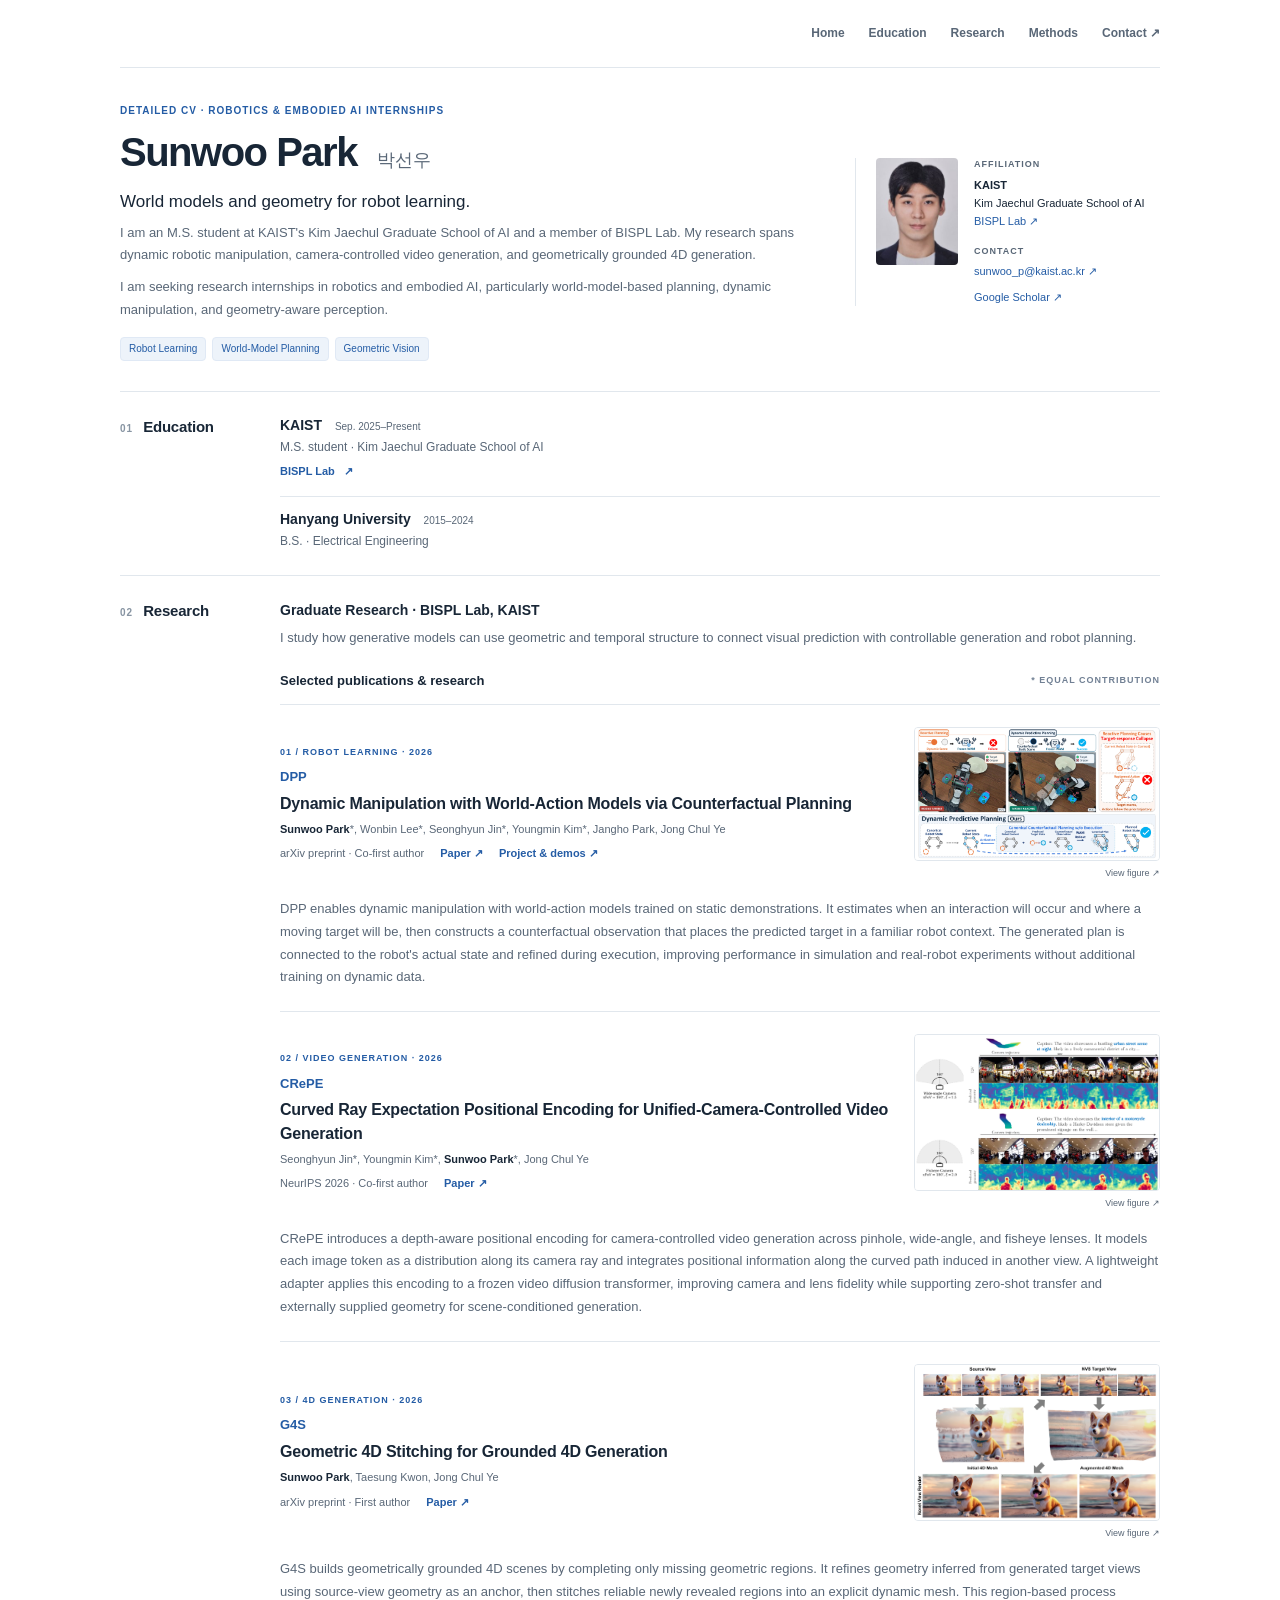
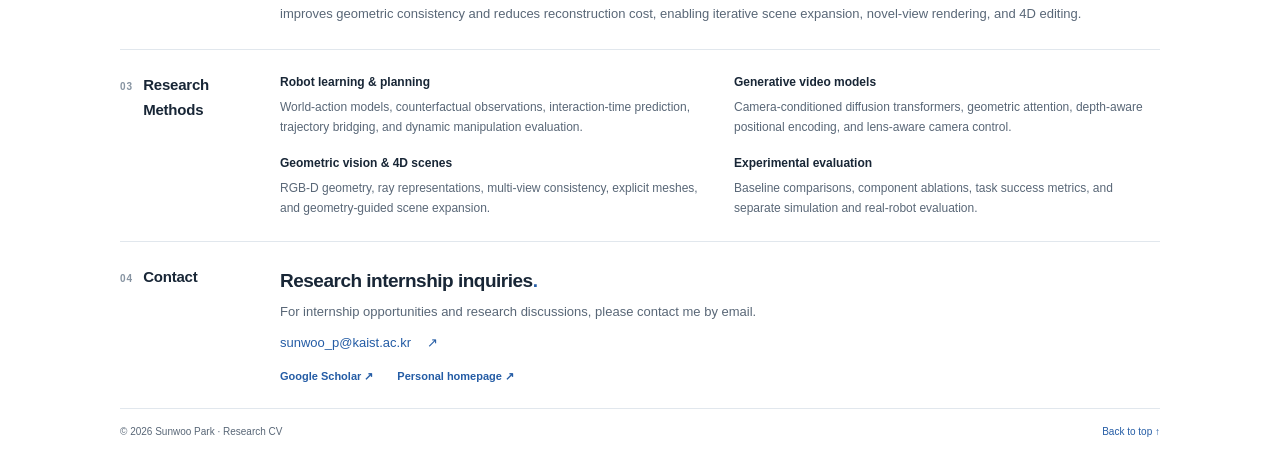
==== internship.html @ 351667f5 "Summarize research descriptions as concise abstracts" ====
<!doctype html>
<html lang="en">
<head>
  <meta charset="utf-8">
  <meta name="viewport" content="width=device-width, initial-scale=1">
  <meta name="description" content="Sunwoo Park's detailed research CV for robotics and embodied AI internships. KAIST M.S. student researching world-model-based planning, dynamic manipulation, and geometric vision.">
  <meta name="theme-color" content="#ffffff">
  <title>Sunwoo Park | Robotics &amp; Embodied AI Internship CV</title>
  <link rel="stylesheet" href="style.css">
  <link rel="stylesheet" href="internship.css">
</head>
<body class="internship">
  <a class="skip" href="#main">Skip to content</a>
  <div class="page">
    <header class="header">
      <nav aria-label="CV navigation">
        <a href="index.html">Home</a>
        <a href="#education">Education</a>
        <a href="#research">Research</a>
        <a href="#methods">Methods</a>
        <a href="#contact">Contact <span aria-hidden="true">↗</span></a>
      </nav>
    </header>

    <main id="main">
      <section class="profile" id="top" aria-labelledby="name">
        <div class="profile-main">
          <p class="eyebrow">DETAILED CV · ROBOTICS &amp; EMBODIED AI INTERNSHIPS</p>
          <h1 id="name">Sunwoo Park <span class="native-name" lang="ko">박선우</span></h1>
          <p class="intro">World models and geometry for robot learning.</p>
          <p class="body-copy">I am an M.S. student at KAIST's Kim Jaechul Graduate School of AI and a member of BISPL Lab. My research spans dynamic robotic manipulation, camera-controlled video generation, and geometrically grounded 4D generation.</p>
          <p class="body-copy cv-objective">I am seeking research internships in robotics and embodied AI, particularly world-model-based planning, dynamic manipulation, and geometry-aware perception.</p>
          <ul class="interests" aria-label="Research interests">
            <li>Robot Learning</li><li>World-Model Planning</li><li>Geometric Vision</li>
          </ul>
        </div>
        <aside class="profile-aside" aria-label="Portrait, affiliation and contact">
          <a class="portrait-link" href="https://scholar.google.com/citations?user=B1oel0kAAAAJ" aria-label="Sunwoo Park on Google Scholar">
            <img class="portrait" src="assets/sunwoo-park.jpg" alt="Sunwoo Park" width="196" height="256">
          </a>
          <div class="profile-details">
            <p class="detail-label">AFFILIATION</p>
            <p><strong>KAIST</strong><br>Kim Jaechul Graduate School of AI<br><a href="https://bispl-website.github.io/">BISPL Lab ↗</a></p>
            <p class="detail-label">CONTACT</p>
            <a href="mailto:sunwoo_p@kaist.ac.kr">sunwoo_p@kaist.ac.kr ↗</a>
            <a class="scholar-link" href="https://scholar.google.com/citations?user=B1oel0kAAAAJ">Google Scholar ↗</a>
          </div>
        </aside>
      </section>

      <section class="section education" id="education" aria-labelledby="education-title">
        <div class="section-label"><span class="index">01</span><h2 id="education-title">Education</h2></div>
        <div class="section-body">
          <div class="education-entry">
            <h3>KAIST <span class="cv-status">Sep. 2025–Present</span></h3>
            <p>M.S. student · Kim Jaechul Graduate School of AI</p>
            <a class="text-link" href="https://bispl-website.github.io/">BISPL Lab <span aria-hidden="true">↗</span></a>
          </div>
          <div class="education-entry">
            <h3>Hanyang University <span class="cv-status">2015–2024</span></h3>
            <p>B.S. · Electrical Engineering</p>
          </div>
        </div>
      </section>

      <section class="section" id="research" aria-labelledby="research-title">
        <div class="section-label"><span class="index">02</span><h2 id="research-title">Research</h2></div>
        <div class="section-body">
          <div class="cv-lab">
            <h3>Graduate Research · BISPL Lab, KAIST</h3>
            <p class="body-copy">I study how generative models can use geometric and temporal structure to connect visual prediction with controllable generation and robot planning.</p>
          </div>
          <p class="section-caption">Selected publications &amp; research <span>* EQUAL CONTRIBUTION</span></p>

          <article class="cv-project" aria-labelledby="dpp-title">
            <div class="cv-project-overview">
              <div>
                <p class="eyebrow">01 / ROBOT LEARNING · 2026</p>
                <h3 id="dpp-title">DPP</h3>
                <p class="project-subtitle">Dynamic Manipulation with World-Action Models via Counterfactual Planning</p>
                <p class="authors"><strong>Sunwoo Park</strong>*, Wonbin Lee*, Seonghyun Jin*, Youngmin Kim*, Jangho Park, Jong Chul Ye</p>
                <div class="cv-publication"><span>arXiv preprint · Co-first author</span><a class="text-link" href="https://arxiv.org/abs/2609.33172">Paper ↗</a><a class="text-link" href="https://methoder00.github.io/DPP/">Project &amp; demos ↗</a></div>
              </div>
              <a class="cv-figure" href="assets/dpp-figure.jpg" target="_blank" rel="noopener" aria-label="Open DPP main figure (new tab)">
                <img src="assets/dpp-figure.jpg" alt="DPP predicts a future target position, constructs a counterfactual observation, and connects the generated plan to the executing robot." width="3200" height="1734" loading="lazy">
                <span>View figure ↗</span>
              </a>
            </div>
            <p class="cv-summary">DPP enables dynamic manipulation with world-action models trained on static demonstrations. It estimates when an interaction will occur and where a moving target will be, then constructs a counterfactual observation that places the predicted target in a familiar robot context. The generated plan is connected to the robot's actual state and refined during execution, improving performance in simulation and real-robot experiments without additional training on dynamic data.</p>
          </article>

          <article class="cv-project" aria-labelledby="crepe-title">
            <div class="cv-project-overview">
              <div>
                <p class="eyebrow">02 / VIDEO GENERATION · 2026</p>
                <h3 id="crepe-title">CRePE</h3>
                <p class="project-subtitle">Curved Ray Expectation Positional Encoding for Unified-Camera-Controlled Video Generation</p>
                <p class="authors">Seonghyun Jin*, Youngmin Kim*, <strong>Sunwoo Park</strong>*, Jong Chul Ye</p>
                <div class="cv-publication"><span>NeurIPS 2026 · Co-first author</span><a class="text-link" href="https://arxiv.org/abs/2605.12938">Paper ↗</a></div>
              </div>
              <a class="cv-figure" href="assets/crepe-figure.png" target="_blank" rel="noopener" aria-label="Open CRePE main figure (new tab)">
                <img src="assets/crepe-figure.png" alt="CRePE generates videos following wide-angle and fisheye camera trajectories with internally predicted geometry." width="1279" height="809" loading="lazy">
                <span>View figure ↗</span>
              </a>
            </div>
            <p class="cv-summary">CRePE introduces a depth-aware positional encoding for camera-controlled video generation across pinhole, wide-angle, and fisheye lenses. It models each image token as a distribution along its camera ray and integrates positional information along the curved path induced in another view. A lightweight adapter applies this encoding to a frozen video diffusion transformer, improving camera and lens fidelity while supporting zero-shot transfer and externally supplied geometry for scene-conditioned generation.</p>
          </article>

          <article class="cv-project" aria-labelledby="g4s-title">
            <div class="cv-project-overview">
              <div>
                <p class="eyebrow">03 / 4D GENERATION · 2026</p>
                <h3 id="g4s-title">G4S</h3>
                <p class="project-subtitle">Geometric 4D Stitching for Grounded 4D Generation</p>
                <p class="authors"><strong>Sunwoo Park</strong>, Taesung Kwon, Jong Chul Ye</p>
                <div class="cv-publication"><span>arXiv preprint · First author</span><a class="text-link" href="https://arxiv.org/abs/2605.09984">Paper ↗</a></div>
              </div>
              <a class="cv-figure" href="assets/g4s-figure.jpg" target="_blank" rel="noopener" aria-label="Open G4S main figure (new tab)">
                <img src="assets/g4s-figure.jpg" alt="G4S stitches newly revealed geometry into an explicit 4D mesh for scene expansion and novel-view rendering." width="4656" height="2962" loading="lazy">
                <span>View figure ↗</span>
              </a>
            </div>
            <p class="cv-summary">G4S builds geometrically grounded 4D scenes by completing only missing geometric regions. It refines geometry inferred from generated target views using source-view geometry as an anchor, then stitches reliable newly revealed regions into an explicit dynamic mesh. This region-based process improves geometric consistency and reduces reconstruction cost, enabling iterative scene expansion, novel-view rendering, and 4D editing.</p>
          </article>
        </div>
      </section>

      <section class="section" id="methods" aria-labelledby="methods-title">
        <div class="section-label"><span class="index">03</span><h2 id="methods-title">Research Methods</h2></div>
        <div class="section-body">
          <dl class="cv-methods">
            <div><dt>Robot learning &amp; planning</dt><dd>World-action models, counterfactual observations, interaction-time prediction, trajectory bridging, and dynamic manipulation evaluation.</dd></div>
            <div><dt>Generative video models</dt><dd>Camera-conditioned diffusion transformers, geometric attention, depth-aware positional encoding, and lens-aware camera control.</dd></div>
            <div><dt>Geometric vision &amp; 4D scenes</dt><dd>RGB-D geometry, ray representations, multi-view consistency, explicit meshes, and geometry-guided scene expansion.</dd></div>
            <div><dt>Experimental evaluation</dt><dd>Baseline comparisons, component ablations, task success metrics, and separate simulation and real-robot evaluation.</dd></div>
          </dl>
        </div>
      </section>

      <section class="section contact" id="contact" aria-labelledby="contact-title">
        <div class="section-label"><span class="index">04</span><h2 id="contact-title">Contact</h2></div>
        <div class="section-body">
          <p class="contact-heading">Research internship inquiries<span class="dot">.</span></p>
          <p class="body-copy">For internship opportunities and research discussions, please contact me by email.</p>
          <a class="email" href="mailto:sunwoo_p@kaist.ac.kr">sunwoo_p@kaist.ac.kr <span aria-hidden="true">↗</span></a>
          <div class="cv-contact-links"><a class="text-link" href="https://scholar.google.com/citations?user=B1oel0kAAAAJ">Google Scholar ↗</a><a class="text-link" href="index.html">Personal homepage ↗</a></div>
        </div>
      </section>
    </main>
    <footer><span>© 2026 Sunwoo Park · Research CV</span><a href="#top">Back to top <span aria-hidden="true">↑</span></a></footer>
  </div>
</body>
</html>
---- style.css ----
:root{--ink:#182636;--muted:#596777;--accent:#245ca5;--line:#e1e7ed;--sans:Arial,"Noto Sans KR",sans-serif}
*{box-sizing:border-box}
html{scroll-behavior:smooth;scroll-padding-top:24px}
body{margin:0;background:#fff;color:var(--ink);font:14px/1.65 var(--sans);-webkit-font-smoothing:antialiased}
a{color:var(--accent);text-decoration:none}
a:hover{text-decoration:underline}
a:focus-visible{outline:2px solid var(--accent);outline-offset:4px}
.page{width:min(1040px,calc(100% - 64px));margin:auto}
.skip{position:fixed;top:-80px;left:20px;background:var(--ink);color:white;padding:8px 14px;z-index:10}.skip:focus{top:12px}
.header{height:68px;display:flex;align-items:center;justify-content:flex-end;border-bottom:1px solid var(--line)}
.dot{color:var(--accent)}
nav{display:flex;gap:26px;font-size:12px;font-weight:600}nav a{padding:10px 0;color:var(--muted)}
.profile{display:grid;grid-template-columns:minmax(0,1fr) 305px;gap:30px;padding:35px 0 30px;align-items:center}
.eyebrow,.detail-label,.index,.project-number,.project-category,.section-caption span{font:10px/1.5 var(--sans);letter-spacing:1px;font-weight:600}
.eyebrow{color:var(--accent);margin:0 0 10px}
h1{font-size:40px;letter-spacing:-1.5px;line-height:1.2;margin:0 0 13px;font-weight:700}
.native-name{font-size:18px;color:var(--muted);font-weight:400;letter-spacing:0;margin-left:10px;white-space:nowrap}
.intro{font-size:17px;margin:0 0 7px;line-height:1.5}
.body-copy{color:var(--muted);margin:0;line-height:1.75;font-size:13px}
.interests{display:flex;flex-wrap:wrap;gap:6px;list-style:none;padding:0;margin:15px 0 0}
.interests li{font-size:10px;color:var(--accent);background:#edf3fa;border:1px solid #e0e9f5;border-radius:4px;padding:3px 8px}
.profile-aside{display:flex;align-items:flex-start;gap:16px;border-left:1px solid var(--line);padding-left:20px}.portrait-link{flex:0 0 82px}.portrait{display:block;width:82px;height:auto;border-radius:4px}.profile-details{min-width:0;font-size:11px}.scholar-link{display:block;margin-top:8px}.profile-details p{margin:5px 0 14px}.profile-details .detail-label{color:var(--muted);font-size:9px;margin:0 0 4px}.profile-details a{overflow-wrap:anywhere}
.section{display:grid;grid-template-columns:135px minmax(0,1fr);gap:25px;border-top:1px solid var(--line);padding:23px 0}
.section-label{display:flex;align-items:baseline;gap:10px}.index{font-size:10px;color:#8794a2}
h2{font-size:15px;letter-spacing:-.2px;font-weight:600;margin:0}
.education-entry + .education-entry{margin-top:14px;padding-top:12px;border-top:1px solid var(--line)}
.education-entry h3{font-size:14px;line-height:1.5;margin:0 0 2px;font-weight:600}
.education-entry p{font-size:12px;color:var(--muted);margin:0}
.education-entry .text-link{margin-top:4px}
.section-caption{display:flex;justify-content:space-between;align-items:center;font-size:13px;font-weight:600;margin:0 0 13px}.section-caption span{color:#718094;font-size:9px}
.project{display:grid;grid-template-columns:50px minmax(0,1fr) 29%;column-gap:16px;border-top:1px solid var(--line);padding:17px 0}
.project-top{grid-column:1;grid-row:1 / span 5;display:flex;flex-direction:column;gap:9px;padding-top:3px}.project-number{color:#8694a4;font-size:10px}.project-category{font-size:8px;line-height:1.6;letter-spacing:.5px;color:var(--muted)}
.project h3{grid-column:2;font-size:12px;letter-spacing:.3px;line-height:1.4;color:var(--accent);font-weight:700;margin:0 0 4px}
.project-subtitle{grid-column:2;font-size:15px;line-height:1.45;font-weight:600;letter-spacing:-.2px;margin:0 0 6px}
.authors{grid-column:2;font-size:11px;line-height:1.6;color:var(--muted);margin:0 0 6px}.authors strong{color:var(--ink);font-weight:600}
.project-description{grid-column:2;font-size:12px;line-height:1.6;color:var(--muted);margin:0}
.project-footer{grid-column:2;display:flex;flex-wrap:wrap;align-items:center;gap:15px;margin-top:9px;font-size:10px}.contribution{color:var(--muted)}
.text-link{display:inline-flex;align-items:center;gap:9px;font-size:11px;font-weight:600}
.featured{border:1px solid #dbe5f1;background:#f6f9fd;border-radius:5px;padding:17px 15px;margin:0 0 4px;grid-template-columns:35px minmax(0,1fr) 29%}
.project-figure{grid-column:3;grid-row:1 / span 6;align-self:center;display:block;min-width:0;color:var(--muted)}
.project-figure img{display:block;width:100%;height:auto;border:1px solid var(--line);border-radius:4px;background:white}
.project-figure span{display:block;margin-top:5px;font-size:9px;text-align:right}
.project-figure:hover img{border-color:var(--accent)}
.publication:last-child{padding-bottom:0}
.contact-heading{font-size:19px;letter-spacing:-.5px;margin:0 0 4px;font-weight:600}
.email{display:inline-flex;align-items:center;gap:16px;font-size:13px;margin-top:9px}
footer{display:flex;justify-content:space-between;border-top:1px solid var(--line);font-size:10px;color:var(--muted);padding:15px 0 22px}
@media(max-width:700px){.page{width:calc(100% - 36px)}.header{height:58px}nav{gap:19px}.profile{grid-template-columns:1fr;gap:18px;padding:25px 0}.profile-aside{border-left:0;border-top:1px solid var(--line);padding:16px 0 0;gap:18px;align-items:center}.profile-details p{margin:3px 0 9px}.profile-details a{font-size:11px}.portrait-link{flex-basis:86px}.portrait{width:86px}.eyebrow{font-size:8px}h1{font-size:33px}.native-name{font-size:16px}.intro{font-size:15px}.section{grid-template-columns:1fr;gap:12px;padding:20px 0}.section-caption{margin-bottom:10px;font-size:12px}.project{grid-template-columns:43px minmax(0,1fr);column-gap:12px}.featured{grid-template-columns:32px minmax(0,1fr);padding:14px 11px}.project-top{grid-column:1 / -1;grid-row:auto;flex-direction:row;justify-content:space-between;margin-bottom:8px;padding:0}.project>h3,.project-subtitle,.authors,.project-description,.project-footer{grid-column:1 / -1}.project-category{font-size:8px;letter-spacing:.3px}.project-subtitle{font-size:14px}.project-description{font-size:11px}.authors{font-size:10px}.contact .body-copy{font-size:12px}.project-figure{grid-column:1 / -1;grid-row:auto;margin-top:14px;width:100%;max-width:380px;justify-self:center}}
@media(prefers-reduced-motion:reduce){html{scroll-behavior:auto}}
@media print{.page{width:100%}.header,footer{display:none}.profile{padding-top:0}.project{break-inside:avoid}.section{padding:16px 0}a{color:var(--ink)}}
---- internship.css ----
.internship .header{height:auto;min-height:68px;padding:8px 0}
.internship nav{flex-wrap:wrap;justify-content:flex-end;column-gap:24px;row-gap:0}
.cv-objective{margin-top:9px}
.cv-status{font-size:10px;font-weight:400;color:var(--muted);margin-left:9px}
.cv-lab{margin-bottom:20px}
.cv-lab h3{font-size:14px;margin:0 0 5px;font-weight:600}
.internship .section-caption{flex-wrap:wrap;gap:6px}
.cv-project{border-top:1px solid var(--line);padding:22px 0}
.cv-project:last-child{padding-bottom:0}
.cv-project-overview{display:grid;grid-template-columns:minmax(0,1fr) 28%;gap:24px;align-items:center}
.cv-project .eyebrow{font-size:9px;margin-bottom:7px}
.cv-project h3{font-size:13px;color:var(--accent);margin:0 0 4px}
.cv-project .project-subtitle{font-size:16px;line-height:1.45}
.cv-publication{display:flex;flex-wrap:wrap;align-items:center;gap:6px 16px;font-size:11px;color:var(--muted)}
.cv-figure{display:block;color:var(--muted)}
.cv-figure img{display:block;width:100%;height:auto;border:1px solid var(--line);border-radius:4px}
.cv-figure span{display:block;text-align:right;font-size:9px;margin-top:5px}
.cv-figure:hover img{border-color:var(--accent)}
.cv-summary{font-size:13px;color:var(--muted);line-height:1.75;margin:17px 0 0}
.cv-methods{margin:0;display:grid;grid-template-columns:1fr 1fr;gap:16px 28px}
.cv-methods dt{font-size:12px;font-weight:600;margin-bottom:4px}
.cv-methods dd{font-size:12px;color:var(--muted);line-height:1.7;margin:0}
.cv-contact-links{display:flex;flex-wrap:wrap;gap:10px 24px;margin-top:12px}
@media(max-width:700px){.internship .header{min-height:58px}.internship nav{column-gap:17px;font-size:11px}.cv-project-overview{grid-template-columns:1fr;gap:12px}.cv-project .project-subtitle{font-size:15px}.cv-figure{max-width:350px;justify-self:center}.cv-summary{font-size:12px;margin-top:14px}.cv-methods{grid-template-columns:1fr;gap:13px}}
@media print{.internship .page{width:100%}.internship .header,.cv-figure{display:none}.internship .profile{grid-template-columns:minmax(0,1fr) 270px;padding:0 0 16px}.internship .section{grid-template-columns:110px minmax(0,1fr);gap:20px;padding:14px 0}.cv-project{break-inside:avoid;padding:14px 0}.cv-project-overview{grid-template-columns:1fr}.cv-project .project-subtitle{font-size:14px}.cv-summary{font-size:12px;margin-top:10px}.cv-methods{grid-template-columns:1fr 1fr}.cv-methods dd{font-size:11px}.cv-contact-links{margin-top:6px}}
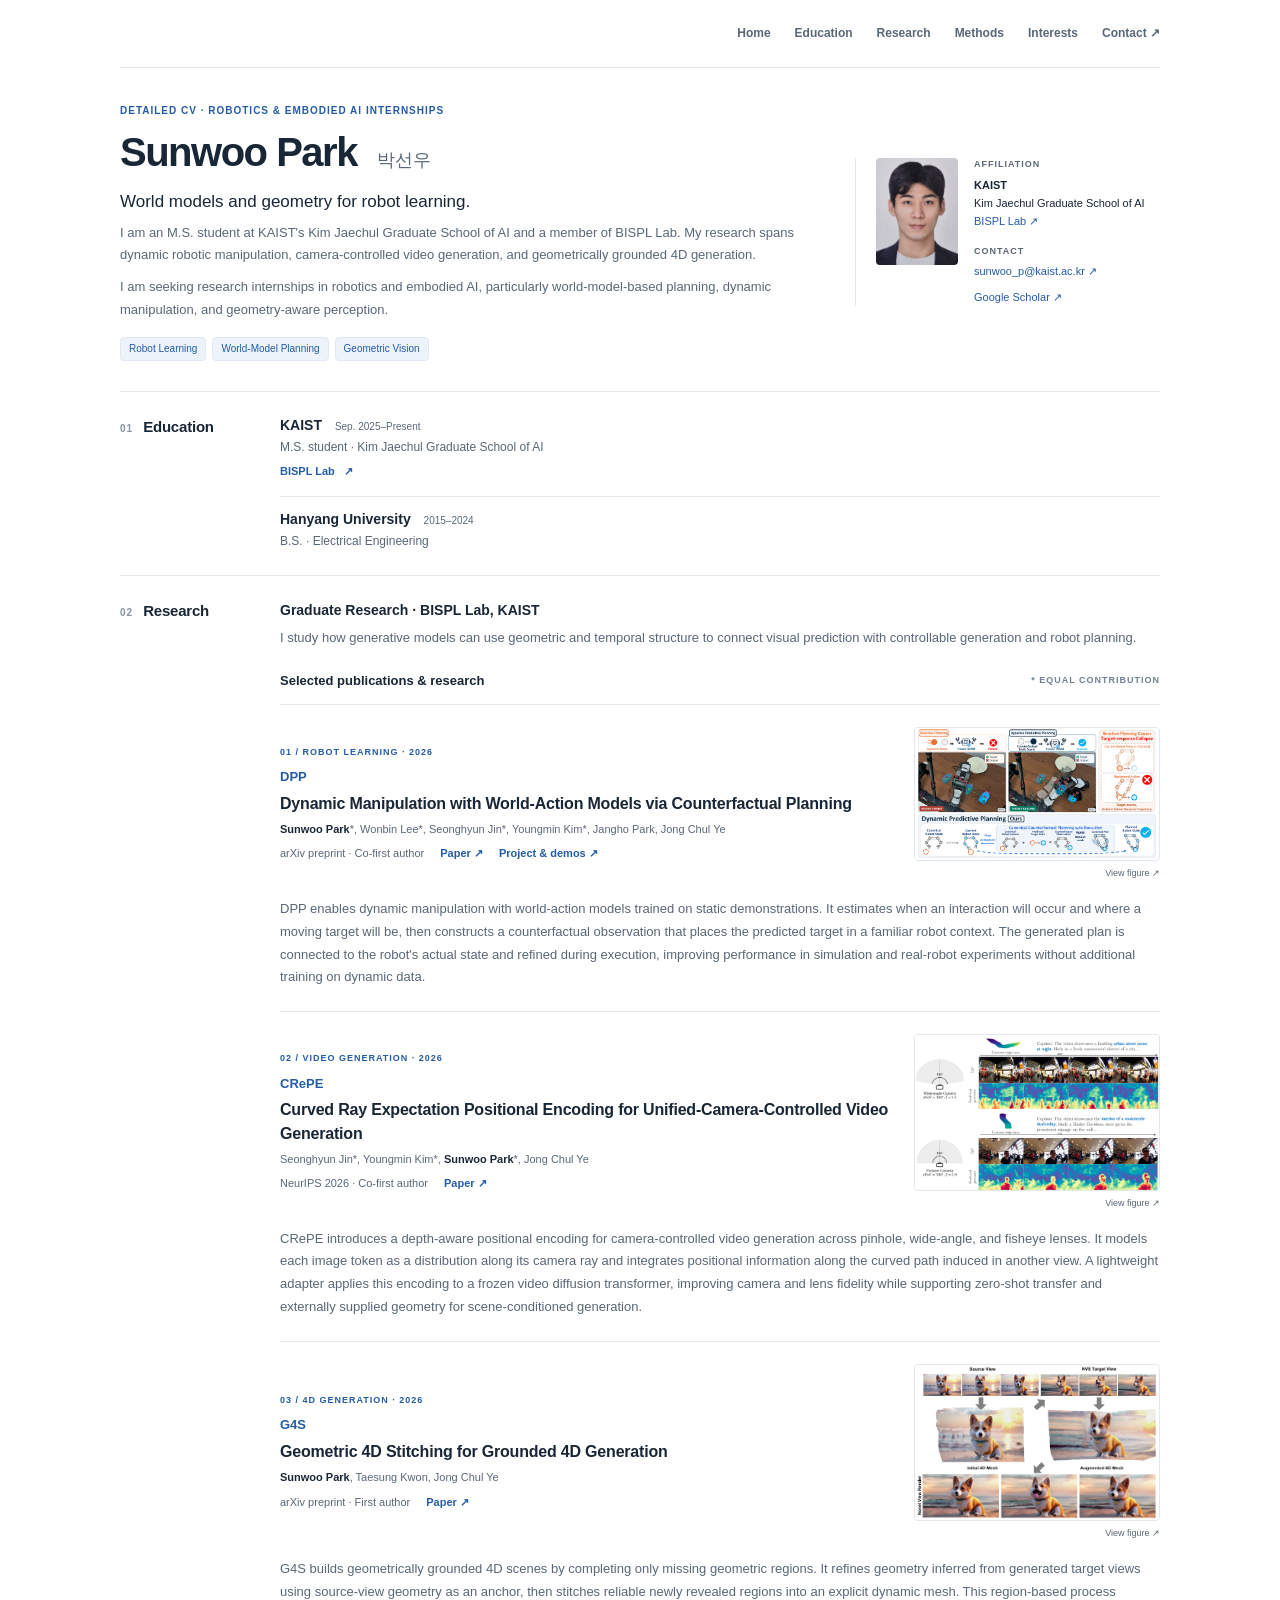
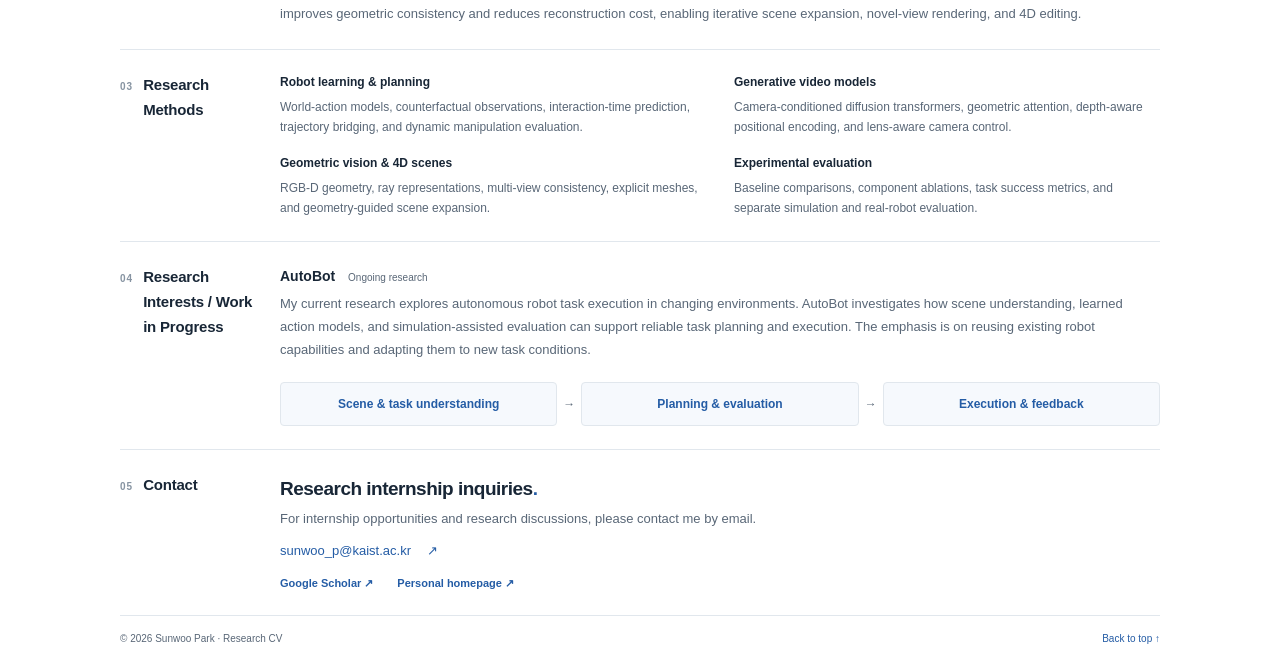
==== commit 41084e34: "Add high-level ongoing AutoBot research section" ====
--- a/internship.html
+++ b/internship.html
@@ -18,6 +18,7 @@
         <a href="#education">Education</a>
         <a href="#research">Research</a>
         <a href="#methods">Methods</a>
+        <a href="#interests">Interests</a>
         <a href="#contact">Contact <span aria-hidden="true">↗</span></a>
       </nav>
     </header>
@@ -137,8 +138,23 @@
         </div>
       </section>
 
+      <section class="section" id="interests" aria-labelledby="interests-title">
+        <div class="section-label"><span class="index">04</span><h2 id="interests-title">Research Interests / Work in Progress</h2></div>
+        <div class="section-body">
+          <div class="cv-lab">
+            <h3>AutoBot <span class="cv-status">Ongoing research</span></h3>
+            <p class="body-copy">My current research explores autonomous robot task execution in changing environments. AutoBot investigates how scene understanding, learned action models, and simulation-assisted evaluation can support reliable task planning and execution. The emphasis is on reusing existing robot capabilities and adapting them to new task conditions.</p>
+          </div>
+          <ol class="cv-scheme" aria-label="High-level research direction">
+            <li>Scene &amp; task understanding</li>
+            <li>Planning &amp; evaluation</li>
+            <li>Execution &amp; feedback</li>
+          </ol>
+        </div>
+      </section>
+
       <section class="section contact" id="contact" aria-labelledby="contact-title">
-        <div class="section-label"><span class="index">04</span><h2 id="contact-title">Contact</h2></div>
+        <div class="section-label"><span class="index">05</span><h2 id="contact-title">Contact</h2></div>
         <div class="section-body">
           <p class="contact-heading">Research internship inquiries<span class="dot">.</span></p>
           <p class="body-copy">For internship opportunities and research discussions, please contact me by email.</p>
--- a/internship.css
+++ b/internship.css
@@ -20,6 +20,9 @@
 .cv-methods{margin:0;display:grid;grid-template-columns:1fr 1fr;gap:16px 28px}
 .cv-methods dt{font-size:12px;font-weight:600;margin-bottom:4px}
 .cv-methods dd{font-size:12px;color:var(--muted);line-height:1.7;margin:0}
+.cv-scheme{display:grid;grid-template-columns:repeat(3,minmax(0,1fr));gap:24px;list-style:none;padding:0;margin:16px 0 0;font-size:12px}
+.cv-scheme li{position:relative;border:1px solid var(--line);border-radius:4px;padding:12px;text-align:center;color:var(--accent);background:#f6f9fd;font-weight:600;line-height:1.5}
+.cv-scheme li:not(:last-child)::after{content:"→";position:absolute;right:-19px;top:50%;transform:translateY(-50%);color:var(--muted)}
 .cv-contact-links{display:flex;flex-wrap:wrap;gap:10px 24px;margin-top:12px}
-@media(max-width:700px){.internship .header{min-height:58px}.internship nav{column-gap:17px;font-size:11px}.cv-project-overview{grid-template-columns:1fr;gap:12px}.cv-project .project-subtitle{font-size:15px}.cv-figure{max-width:350px;justify-self:center}.cv-summary{font-size:12px;margin-top:14px}.cv-methods{grid-template-columns:1fr;gap:13px}}
+@media(max-width:700px){.internship .header{min-height:58px}.internship nav{column-gap:17px;font-size:11px}.cv-project-overview{grid-template-columns:1fr;gap:12px}.cv-project .project-subtitle{font-size:15px}.cv-figure{max-width:350px;justify-self:center}.cv-summary{font-size:12px;margin-top:14px}.cv-methods{grid-template-columns:1fr;gap:13px}.cv-scheme{grid-template-columns:1fr;gap:20px}.cv-scheme li:not(:last-child)::after{content:"↓";right:50%;top:auto;bottom:-19px;transform:translateX(50%)}}
 @media print{.internship .page{width:100%}.internship .header,.cv-figure{display:none}.internship .profile{grid-template-columns:minmax(0,1fr) 270px;padding:0 0 16px}.internship .section{grid-template-columns:110px minmax(0,1fr);gap:20px;padding:14px 0}.cv-project{break-inside:avoid;padding:14px 0}.cv-project-overview{grid-template-columns:1fr}.cv-project .project-subtitle{font-size:14px}.cv-summary{font-size:12px;margin-top:10px}.cv-methods{grid-template-columns:1fr 1fr}.cv-methods dd{font-size:11px}.cv-contact-links{margin-top:6px}}
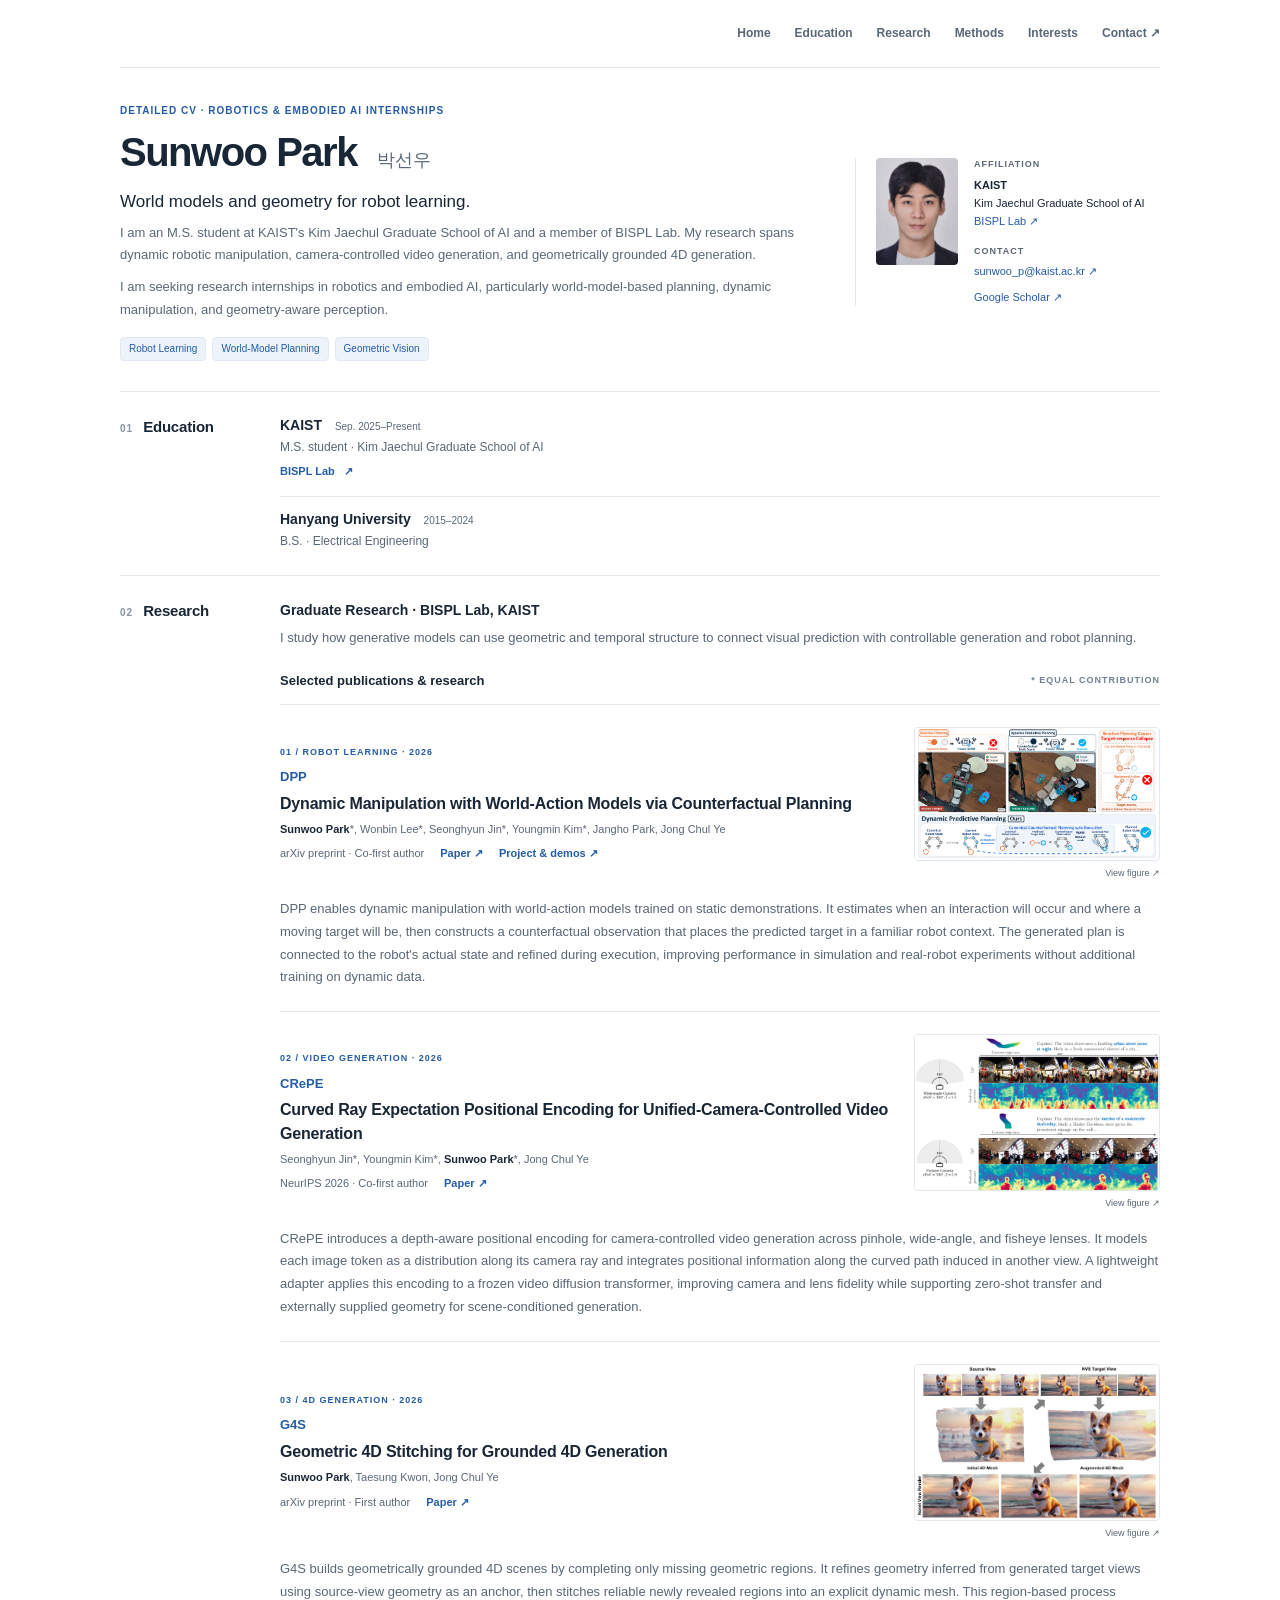
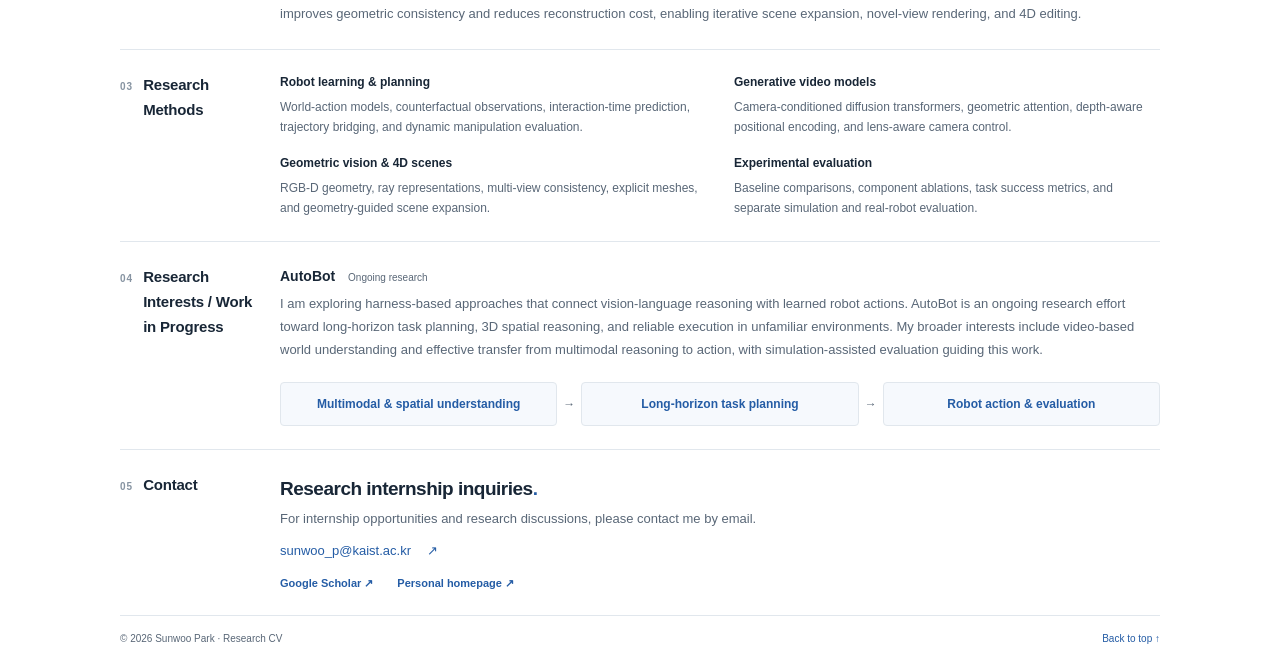
==== commit fa27fff2: "Align ongoing research interests with embodied reasoning" ====
--- a/internship.html
+++ b/internship.html
@@ -143,12 +143,12 @@
         <div class="section-body">
           <div class="cv-lab">
             <h3>AutoBot <span class="cv-status">Ongoing research</span></h3>
-            <p class="body-copy">My current research explores autonomous robot task execution in changing environments. AutoBot investigates how scene understanding, learned action models, and simulation-assisted evaluation can support reliable task planning and execution. The emphasis is on reusing existing robot capabilities and adapting them to new task conditions.</p>
+            <p class="body-copy">I am exploring harness-based approaches that connect vision-language reasoning with learned robot actions. AutoBot is an ongoing research effort toward long-horizon task planning, 3D spatial reasoning, and reliable execution in unfamiliar environments. My broader interests include video-based world understanding and effective transfer from multimodal reasoning to action, with simulation-assisted evaluation guiding this work.</p>
           </div>
           <ol class="cv-scheme" aria-label="High-level research direction">
-            <li>Scene &amp; task understanding</li>
-            <li>Planning &amp; evaluation</li>
-            <li>Execution &amp; feedback</li>
+            <li>Multimodal &amp; spatial understanding</li>
+            <li>Long-horizon task planning</li>
+            <li>Robot action &amp; evaluation</li>
           </ol>
         </div>
       </section>
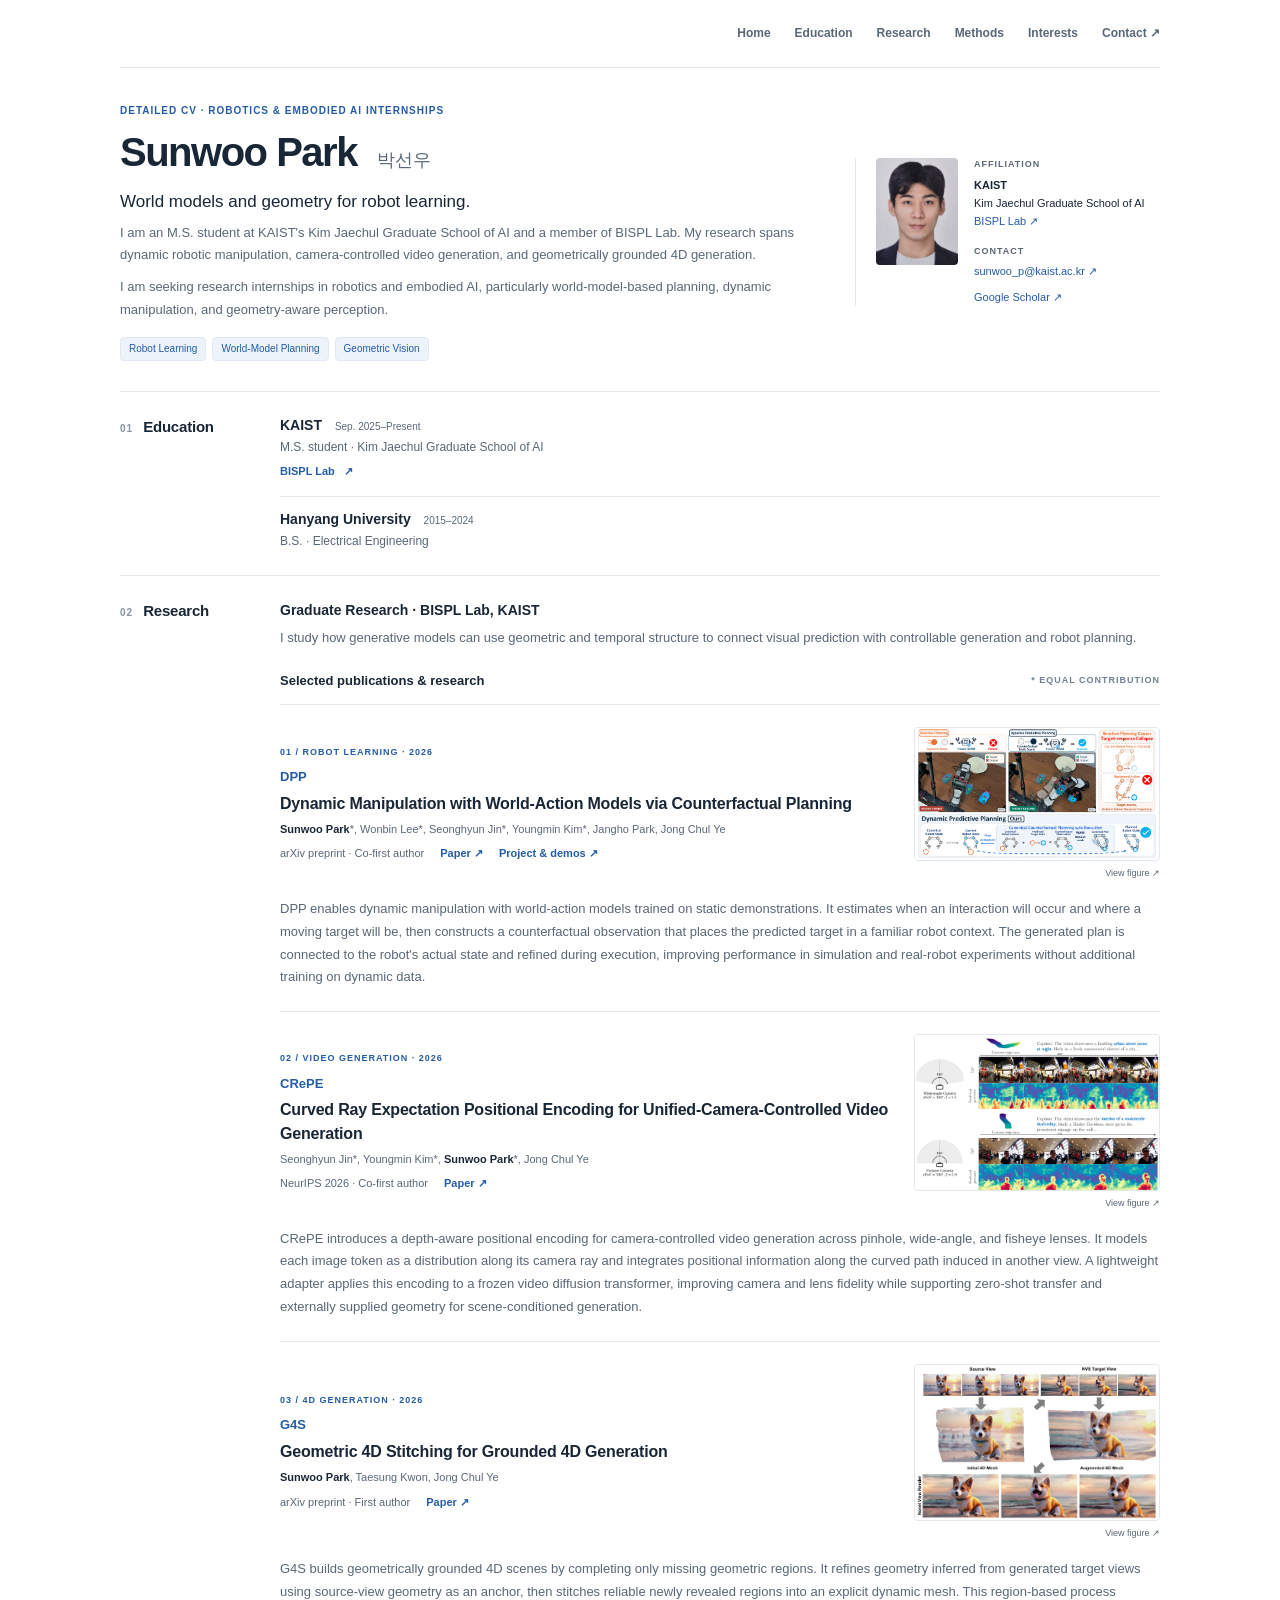
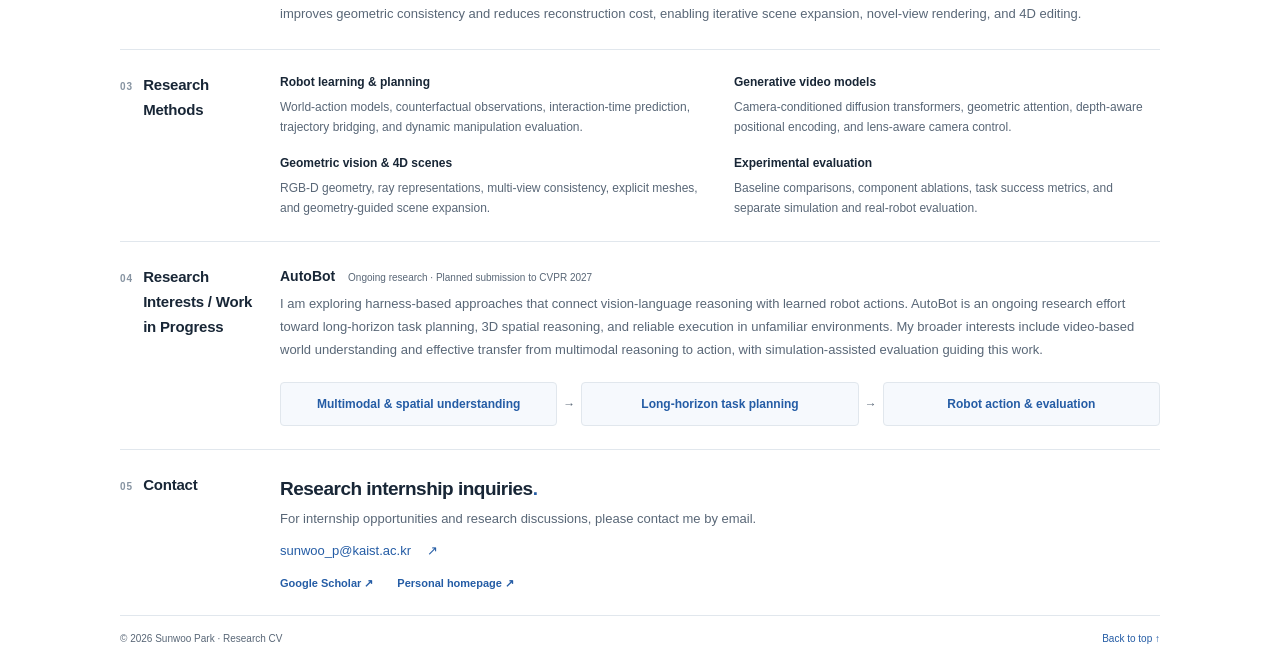
==== commit 80959f82: "Note planned CVPR 2027 submission for ongoing research" ====
--- a/internship.html
+++ b/internship.html
@@ -142,7 +142,7 @@
         <div class="section-label"><span class="index">04</span><h2 id="interests-title">Research Interests / Work in Progress</h2></div>
         <div class="section-body">
           <div class="cv-lab">
-            <h3>AutoBot <span class="cv-status">Ongoing research</span></h3>
+            <h3>AutoBot <span class="cv-status">Ongoing research · Planned submission to CVPR 2027</span></h3>
             <p class="body-copy">I am exploring harness-based approaches that connect vision-language reasoning with learned robot actions. AutoBot is an ongoing research effort toward long-horizon task planning, 3D spatial reasoning, and reliable execution in unfamiliar environments. My broader interests include video-based world understanding and effective transfer from multimodal reasoning to action, with simulation-assisted evaluation guiding this work.</p>
           </div>
           <ol class="cv-scheme" aria-label="High-level research direction">
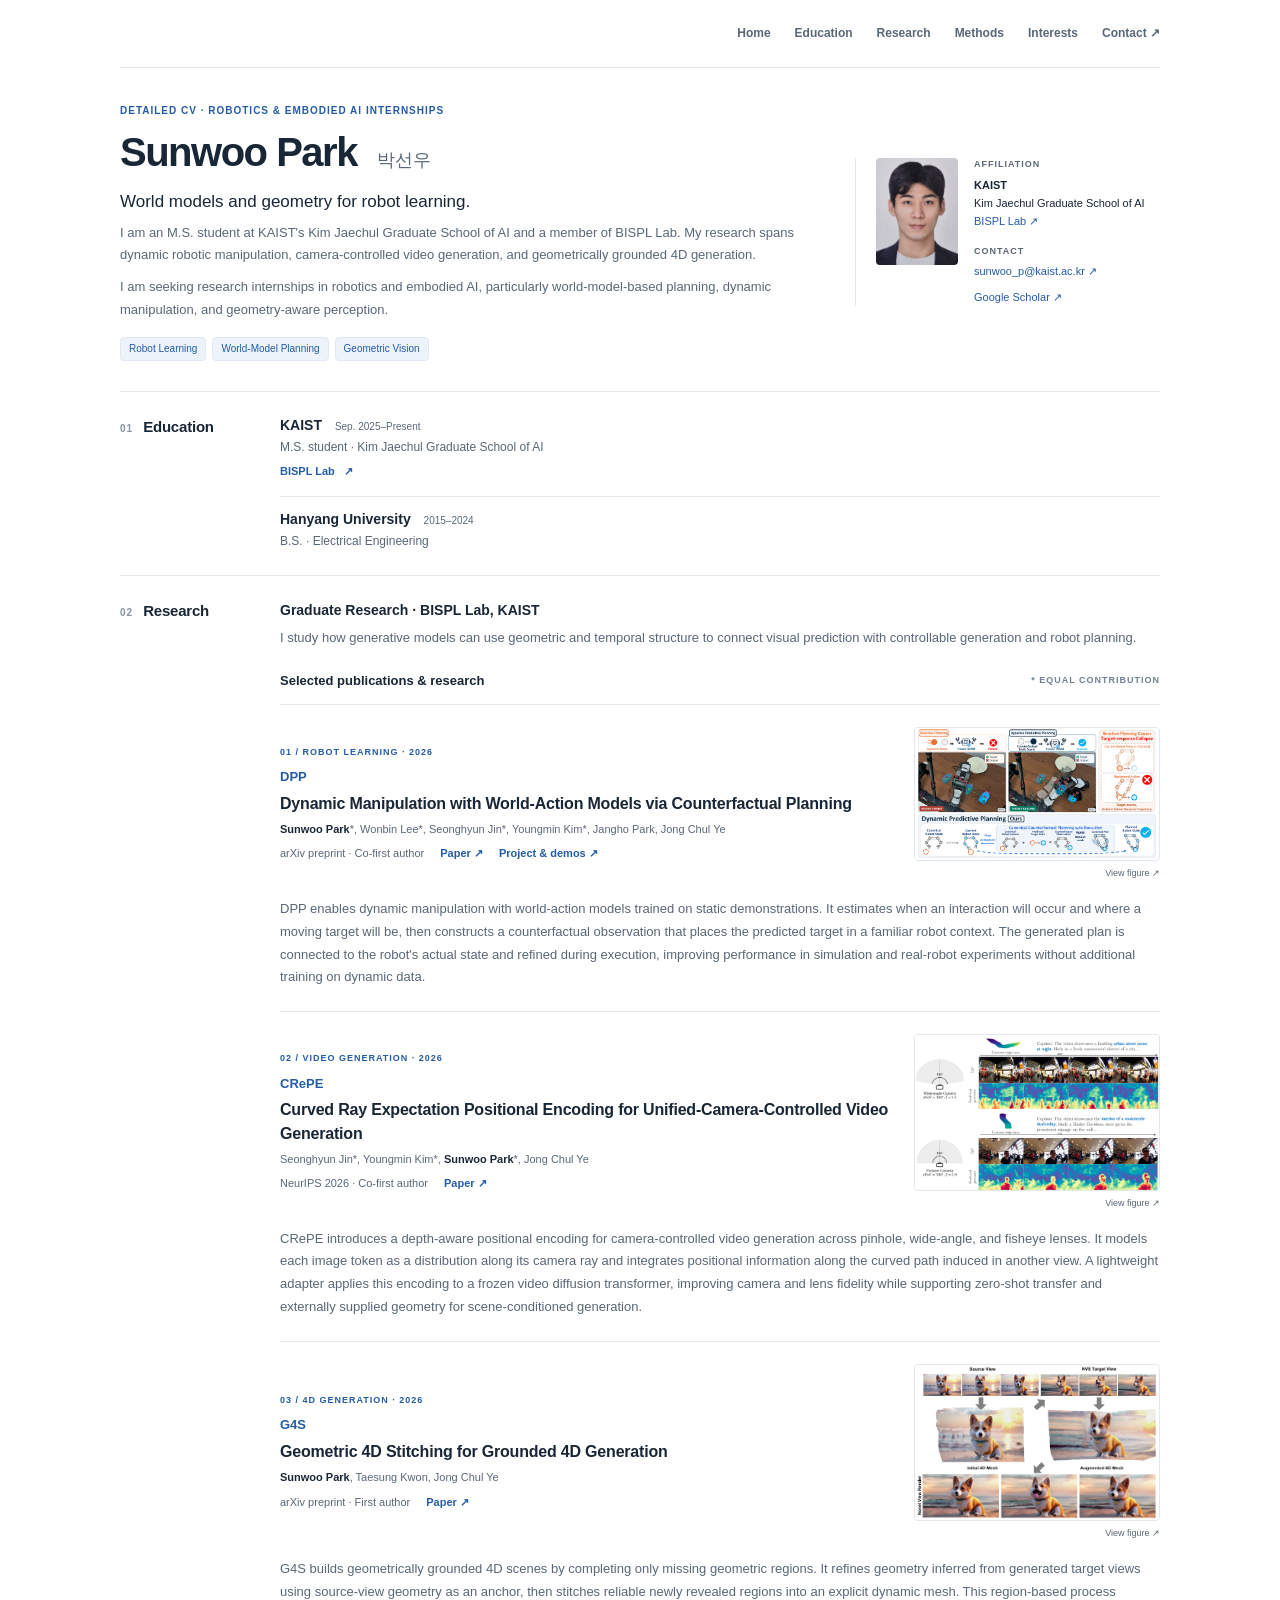
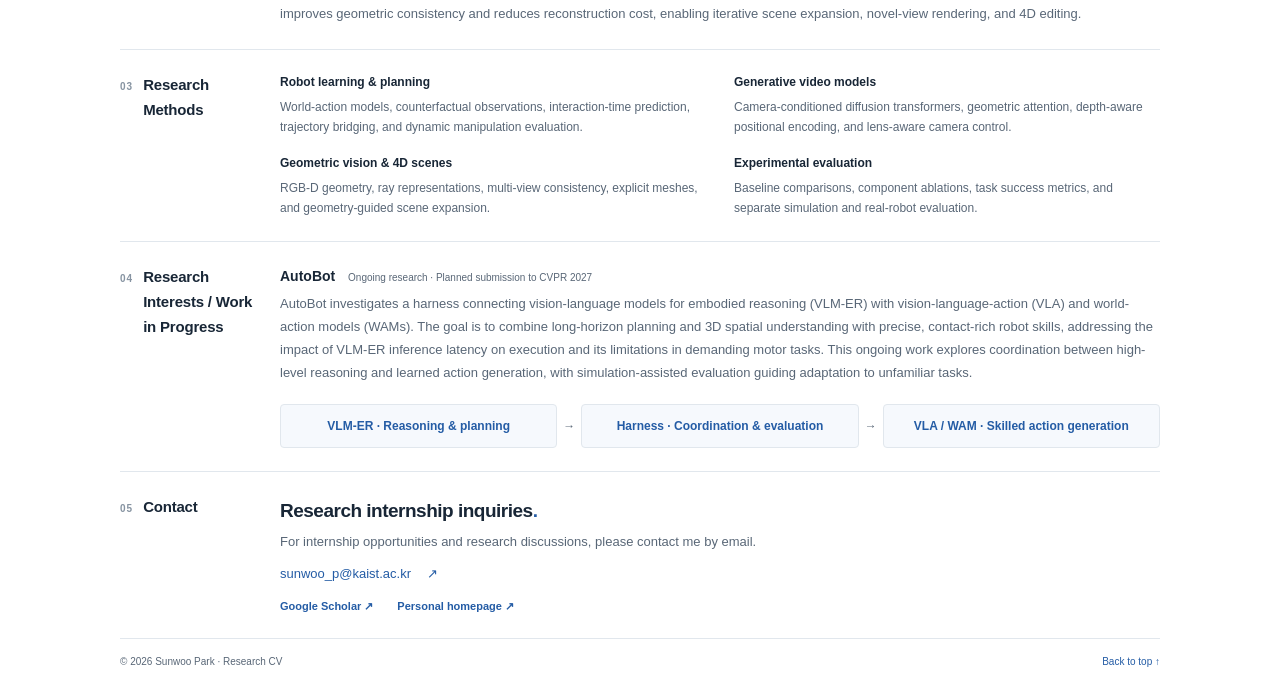
==== commit bdb2504e: "Clarify VLM-ER and VLA/WAM research roles" ====
--- a/internship.html
+++ b/internship.html
@@ -143,12 +143,12 @@
         <div class="section-body">
           <div class="cv-lab">
             <h3>AutoBot <span class="cv-status">Ongoing research · Planned submission to CVPR 2027</span></h3>
-            <p class="body-copy">I am exploring harness-based approaches that connect vision-language reasoning with learned robot actions. AutoBot is an ongoing research effort toward long-horizon task planning, 3D spatial reasoning, and reliable execution in unfamiliar environments. My broader interests include video-based world understanding and effective transfer from multimodal reasoning to action, with simulation-assisted evaluation guiding this work.</p>
+            <p class="body-copy">AutoBot investigates a harness connecting vision-language models for embodied reasoning (VLM-ER) with vision-language-action (VLA) and world-action models (WAMs). The goal is to combine long-horizon planning and 3D spatial understanding with precise, contact-rich robot skills, addressing the impact of VLM-ER inference latency on execution and its limitations in demanding motor tasks. This ongoing work explores coordination between high-level reasoning and learned action generation, with simulation-assisted evaluation guiding adaptation to unfamiliar tasks.</p>
           </div>
           <ol class="cv-scheme" aria-label="High-level research direction">
-            <li>Multimodal &amp; spatial understanding</li>
-            <li>Long-horizon task planning</li>
-            <li>Robot action &amp; evaluation</li>
+            <li>VLM-ER · Reasoning &amp; planning</li>
+            <li>Harness · Coordination &amp; evaluation</li>
+            <li>VLA / WAM · Skilled action generation</li>
           </ol>
         </div>
       </section>
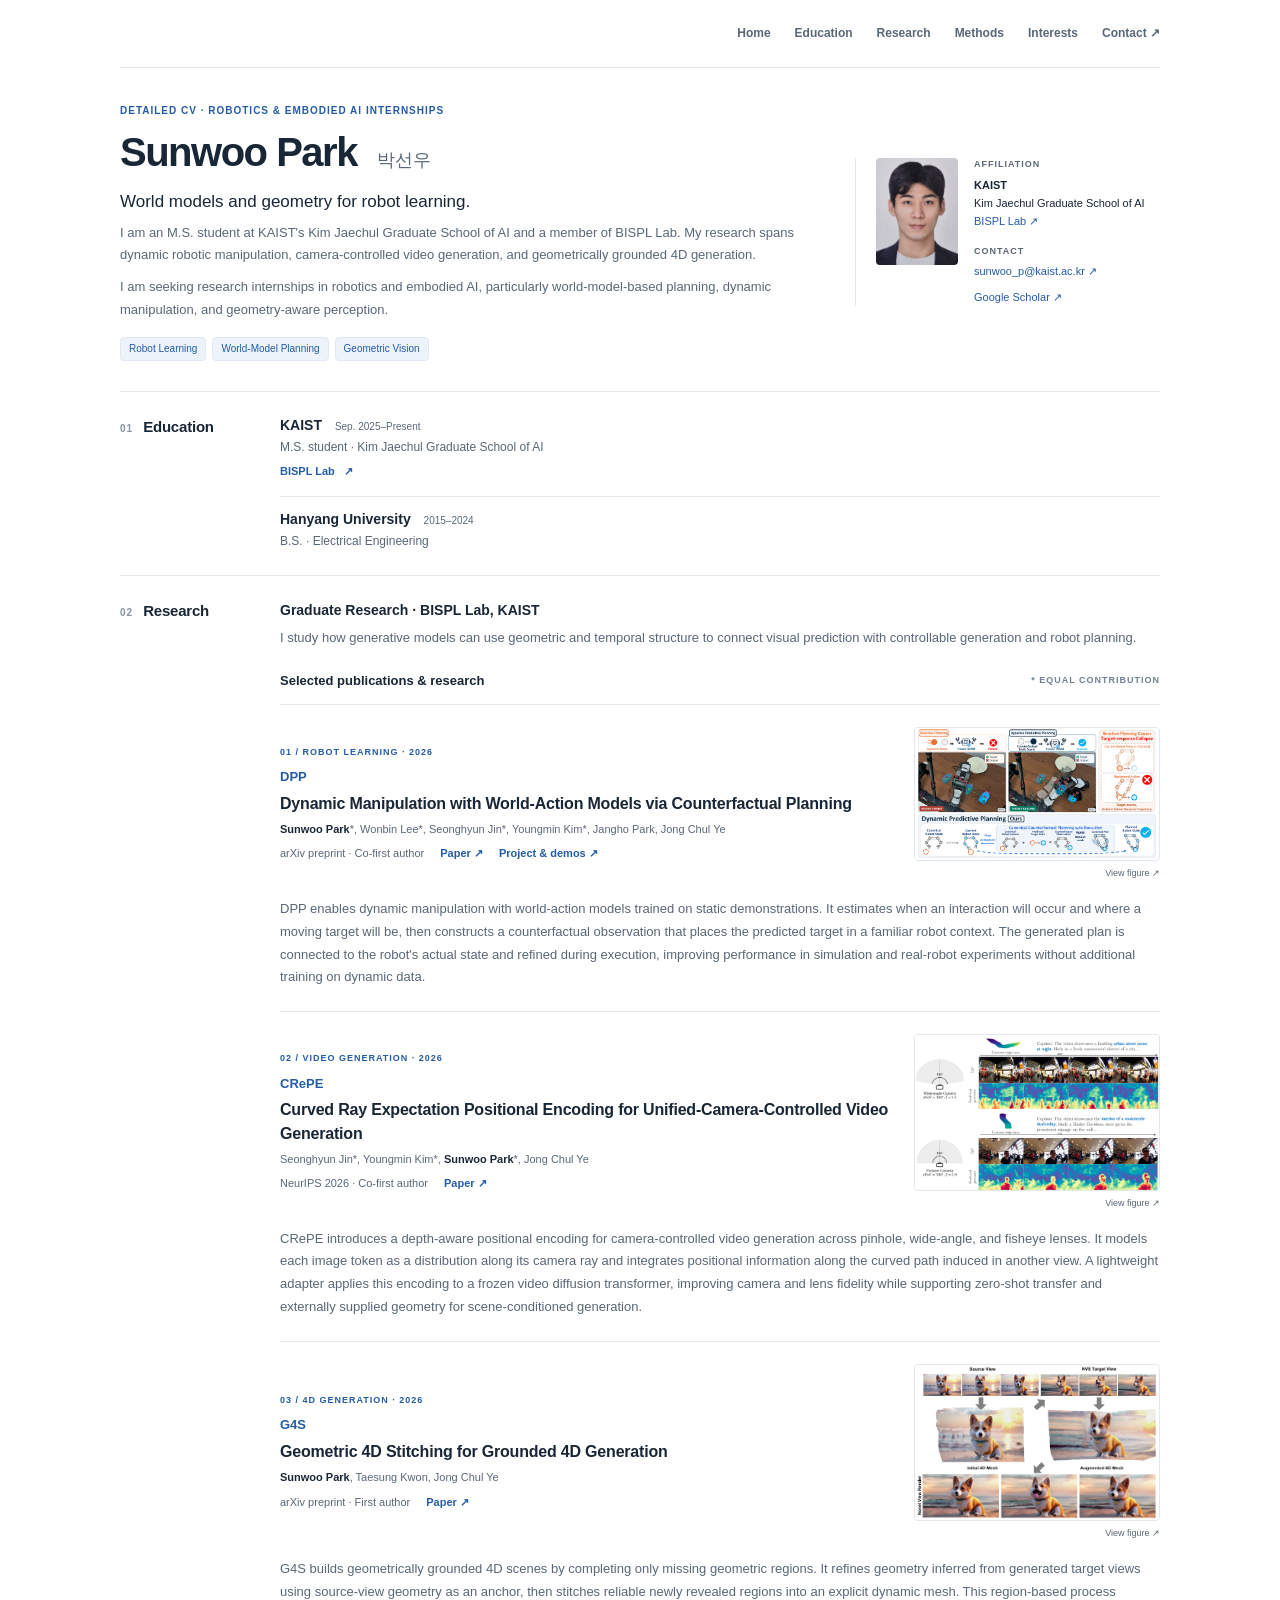
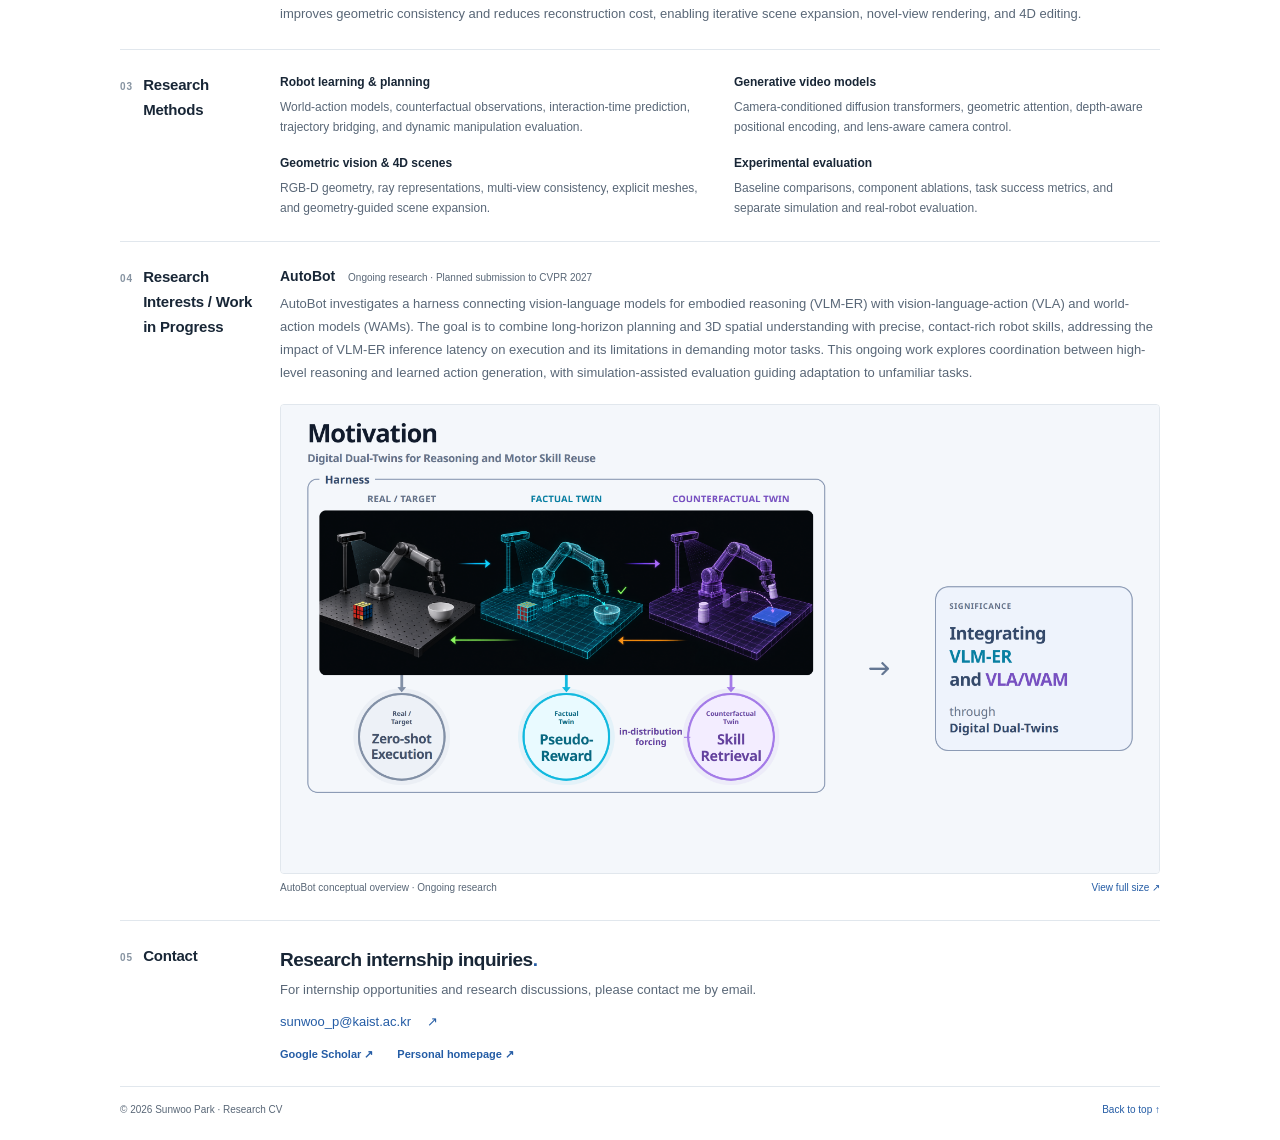
==== commit dc41a85c: "Add AutoBot motivation slide to internship CV" ====
--- a/internship.html
+++ b/internship.html
@@ -145,11 +145,12 @@
             <h3>AutoBot <span class="cv-status">Ongoing research · Planned submission to CVPR 2027</span></h3>
             <p class="body-copy">AutoBot investigates a harness connecting vision-language models for embodied reasoning (VLM-ER) with vision-language-action (VLA) and world-action models (WAMs). The goal is to combine long-horizon planning and 3D spatial understanding with precise, contact-rich robot skills, addressing the impact of VLM-ER inference latency on execution and its limitations in demanding motor tasks. This ongoing work explores coordination between high-level reasoning and learned action generation, with simulation-assisted evaluation guiding adaptation to unfamiliar tasks.</p>
           </div>
-          <ol class="cv-scheme" aria-label="High-level research direction">
-            <li>VLM-ER · Reasoning &amp; planning</li>
-            <li>Harness · Coordination &amp; evaluation</li>
-            <li>VLA / WAM · Skilled action generation</li>
-          </ol>
+          <figure class="cv-overview">
+            <a href="assets/autobot-overview.png" target="_blank" rel="noopener" aria-label="Open AutoBot conceptual overview at full size (new tab)">
+              <img src="assets/autobot-overview.png" alt="AutoBot Digital Dual-Twin concept linking VLM-ER reasoning and VLA/WAM motor skills through real target execution, factual-twin pseudo-reward, and counterfactual-twin skill retrieval." width="3200" height="1704" loading="lazy">
+            </a>
+            <figcaption><span>AutoBot conceptual overview · Ongoing research</span><a href="assets/autobot-overview.png" target="_blank" rel="noopener">View full size ↗</a></figcaption>
+          </figure>
         </div>
       </section>
 
--- a/internship.css
+++ b/internship.css
@@ -20,9 +20,9 @@
 .cv-methods{margin:0;display:grid;grid-template-columns:1fr 1fr;gap:16px 28px}
 .cv-methods dt{font-size:12px;font-weight:600;margin-bottom:4px}
 .cv-methods dd{font-size:12px;color:var(--muted);line-height:1.7;margin:0}
-.cv-scheme{display:grid;grid-template-columns:repeat(3,minmax(0,1fr));gap:24px;list-style:none;padding:0;margin:16px 0 0;font-size:12px}
-.cv-scheme li{position:relative;border:1px solid var(--line);border-radius:4px;padding:12px;text-align:center;color:var(--accent);background:#f6f9fd;font-weight:600;line-height:1.5}
-.cv-scheme li:not(:last-child)::after{content:"→";position:absolute;right:-19px;top:50%;transform:translateY(-50%);color:var(--muted)}
+.cv-overview{margin:16px 0 0}
+.cv-overview img{display:block;width:100%;height:auto;border:1px solid var(--line);border-radius:4px}
+.cv-overview figcaption{display:flex;flex-wrap:wrap;justify-content:space-between;gap:6px;margin-top:6px;font-size:10px;color:var(--muted)}
 .cv-contact-links{display:flex;flex-wrap:wrap;gap:10px 24px;margin-top:12px}
-@media(max-width:700px){.internship .header{min-height:58px}.internship nav{column-gap:17px;font-size:11px}.cv-project-overview{grid-template-columns:1fr;gap:12px}.cv-project .project-subtitle{font-size:15px}.cv-figure{max-width:350px;justify-self:center}.cv-summary{font-size:12px;margin-top:14px}.cv-methods{grid-template-columns:1fr;gap:13px}.cv-scheme{grid-template-columns:1fr;gap:20px}.cv-scheme li:not(:last-child)::after{content:"↓";right:50%;top:auto;bottom:-19px;transform:translateX(50%)}}
-@media print{.internship .page{width:100%}.internship .header,.cv-figure{display:none}.internship .profile{grid-template-columns:minmax(0,1fr) 270px;padding:0 0 16px}.internship .section{grid-template-columns:110px minmax(0,1fr);gap:20px;padding:14px 0}.cv-project{break-inside:avoid;padding:14px 0}.cv-project-overview{grid-template-columns:1fr}.cv-project .project-subtitle{font-size:14px}.cv-summary{font-size:12px;margin-top:10px}.cv-methods{grid-template-columns:1fr 1fr}.cv-methods dd{font-size:11px}.cv-contact-links{margin-top:6px}}
+@media(max-width:700px){.internship .header{min-height:58px}.internship nav{column-gap:17px;font-size:11px}.cv-project-overview{grid-template-columns:1fr;gap:12px}.cv-project .project-subtitle{font-size:15px}.cv-figure{max-width:350px;justify-self:center}.cv-summary{font-size:12px;margin-top:14px}.cv-methods{grid-template-columns:1fr;gap:13px}}
+@media print{.internship .page{width:100%}.internship .header,.cv-figure{display:none}.internship .profile{grid-template-columns:minmax(0,1fr) 270px;padding:0 0 16px}.internship .section{grid-template-columns:110px minmax(0,1fr);gap:20px;padding:14px 0}.cv-project,.cv-overview{break-inside:avoid;padding:14px 0}.cv-project-overview{grid-template-columns:1fr}.cv-project .project-subtitle{font-size:14px}.cv-summary{font-size:12px;margin-top:10px}.cv-methods{grid-template-columns:1fr 1fr}.cv-methods dd{font-size:11px}.cv-contact-links{margin-top:6px}}
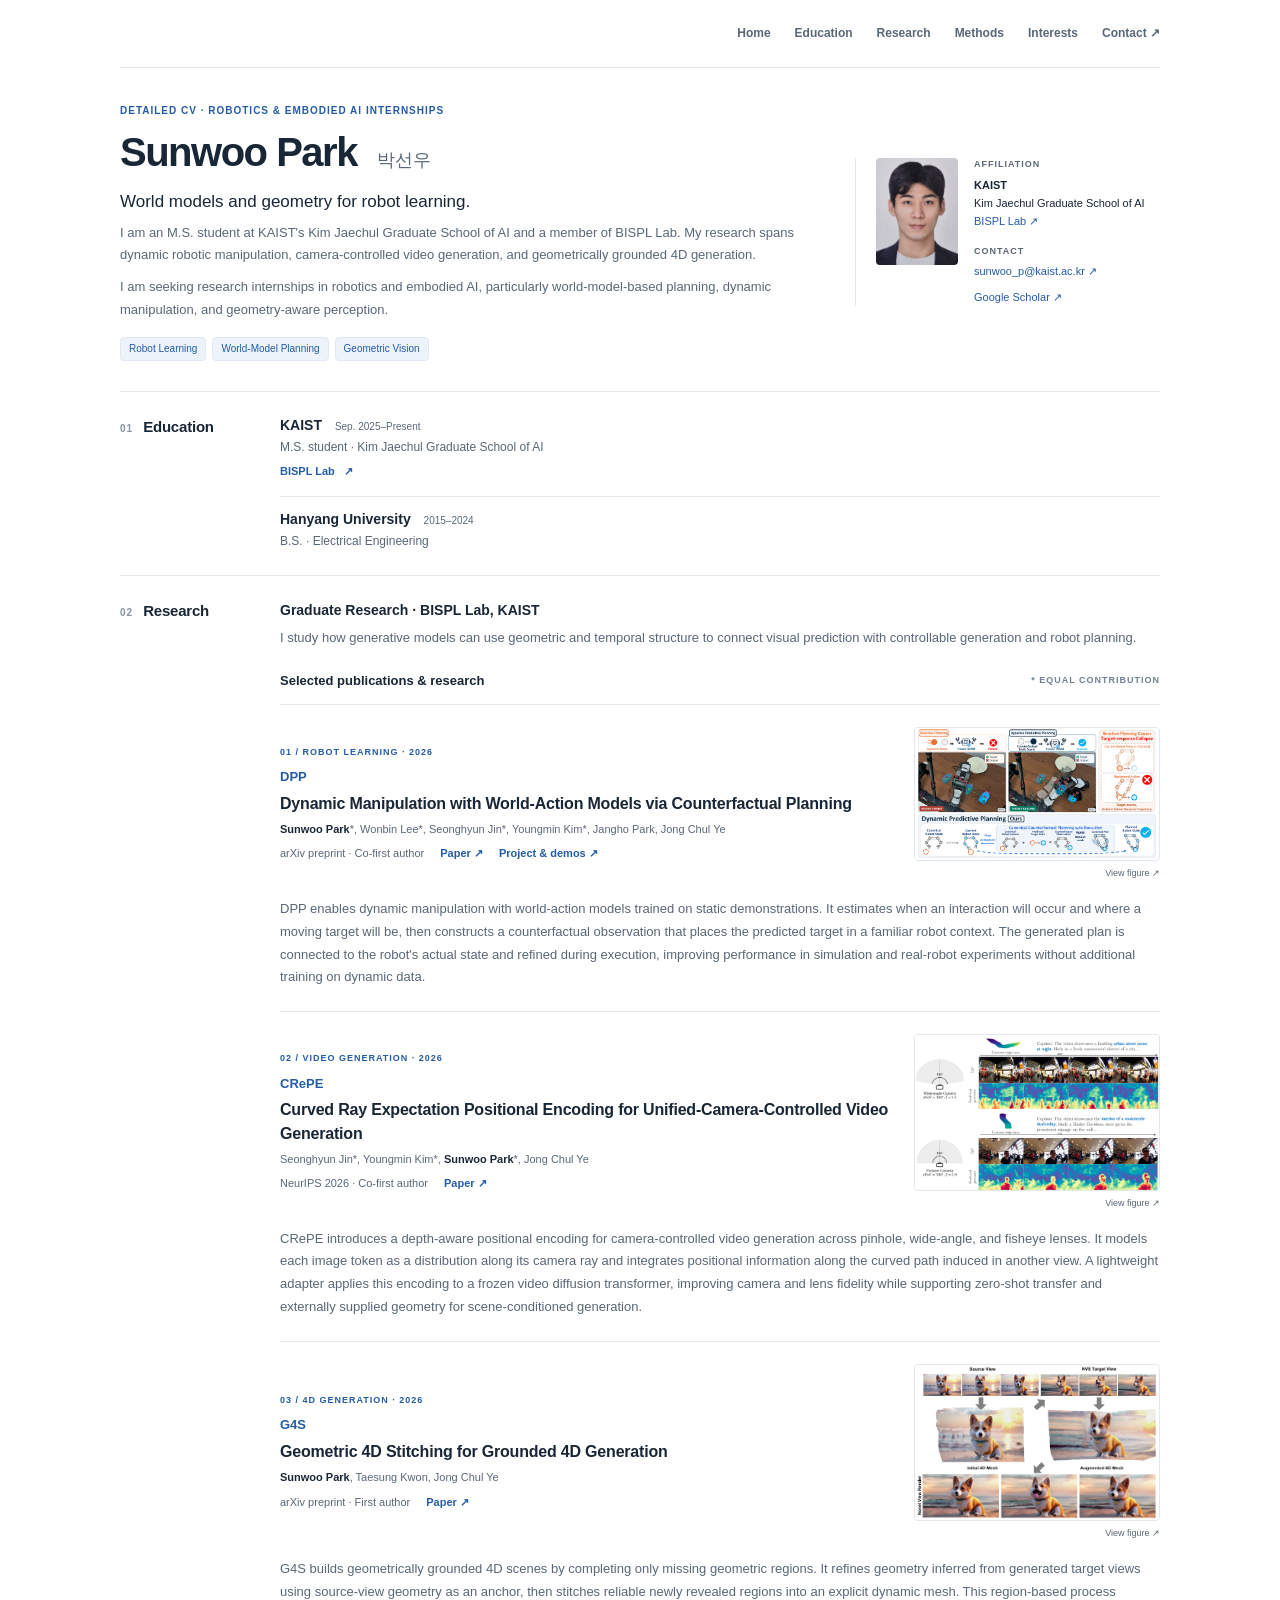
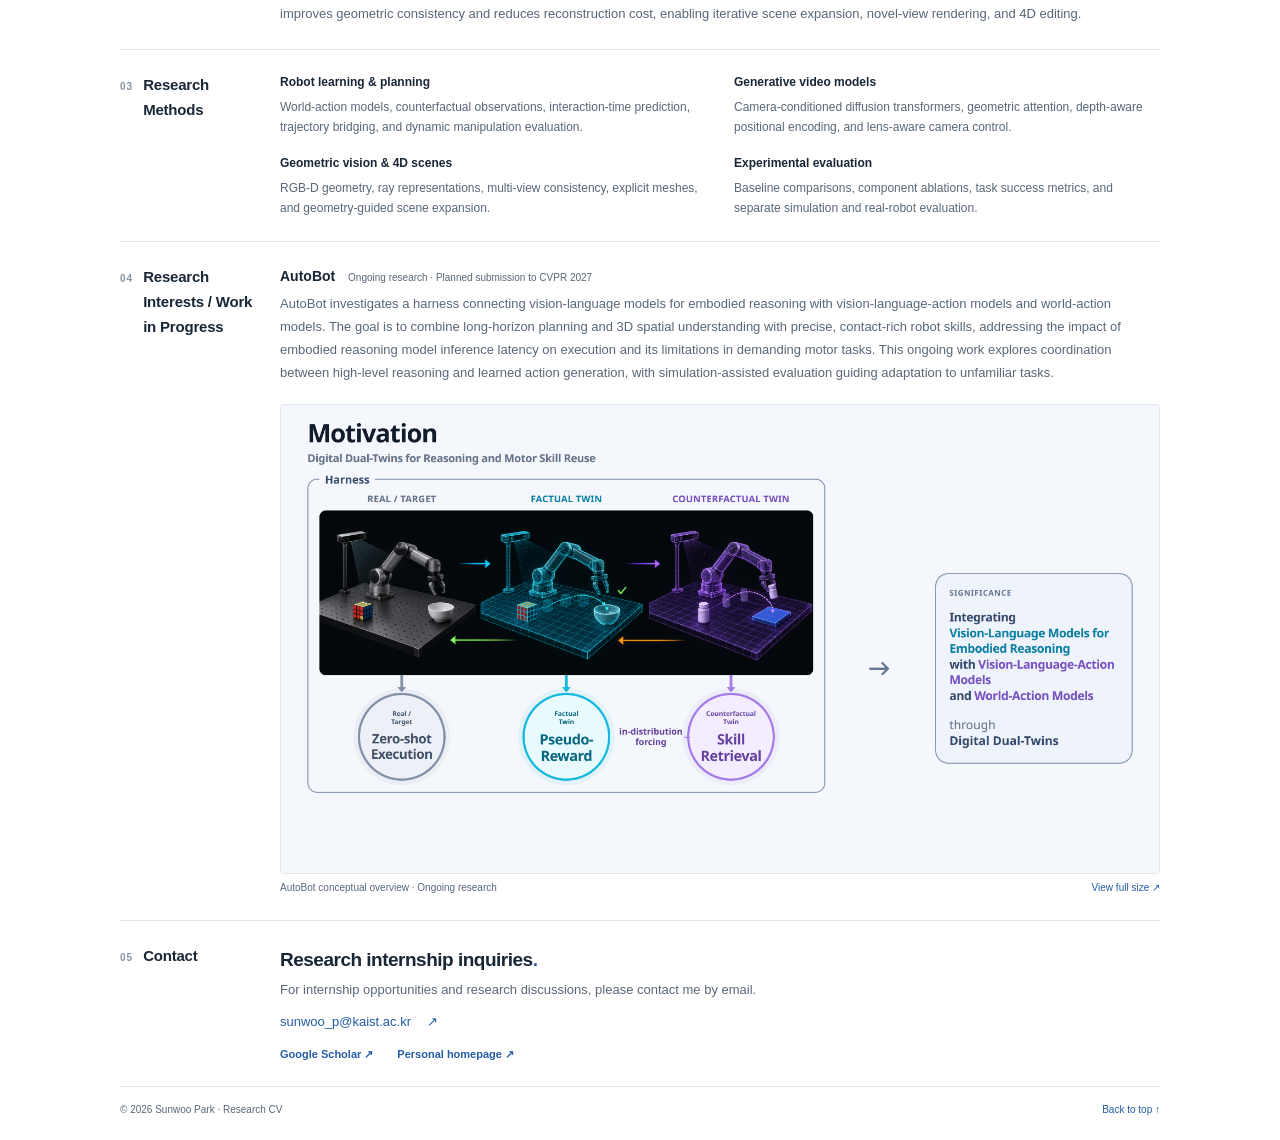
==== commit 64316d4e: "Expand AutoBot model names in internship CV" ====
--- a/internship.html
+++ b/internship.html
@@ -143,11 +143,11 @@
         <div class="section-body">
           <div class="cv-lab">
             <h3>AutoBot <span class="cv-status">Ongoing research · Planned submission to CVPR 2027</span></h3>
-            <p class="body-copy">AutoBot investigates a harness connecting vision-language models for embodied reasoning (VLM-ER) with vision-language-action (VLA) and world-action models (WAMs). The goal is to combine long-horizon planning and 3D spatial understanding with precise, contact-rich robot skills, addressing the impact of VLM-ER inference latency on execution and its limitations in demanding motor tasks. This ongoing work explores coordination between high-level reasoning and learned action generation, with simulation-assisted evaluation guiding adaptation to unfamiliar tasks.</p>
+            <p class="body-copy">AutoBot investigates a harness connecting vision-language models for embodied reasoning with vision-language-action models and world-action models. The goal is to combine long-horizon planning and 3D spatial understanding with precise, contact-rich robot skills, addressing the impact of embodied reasoning model inference latency on execution and its limitations in demanding motor tasks. This ongoing work explores coordination between high-level reasoning and learned action generation, with simulation-assisted evaluation guiding adaptation to unfamiliar tasks.</p>
           </div>
           <figure class="cv-overview">
             <a href="assets/autobot-overview.png" target="_blank" rel="noopener" aria-label="Open AutoBot conceptual overview at full size (new tab)">
-              <img src="assets/autobot-overview.png" alt="AutoBot Digital Dual-Twin concept linking VLM-ER reasoning and VLA/WAM motor skills through real target execution, factual-twin pseudo-reward, and counterfactual-twin skill retrieval." width="3200" height="1704" loading="lazy">
+              <img src="assets/autobot-overview.png" alt="AutoBot Digital Dual-Twin concept connecting vision-language models for embodied reasoning with vision-language-action models and world-action models through real target execution, factual-twin pseudo-reward, and counterfactual-twin skill retrieval." width="3200" height="1704" loading="lazy">
             </a>
             <figcaption><span>AutoBot conceptual overview · Ongoing research</span><a href="assets/autobot-overview.png" target="_blank" rel="noopener">View full size ↗</a></figcaption>
           </figure>
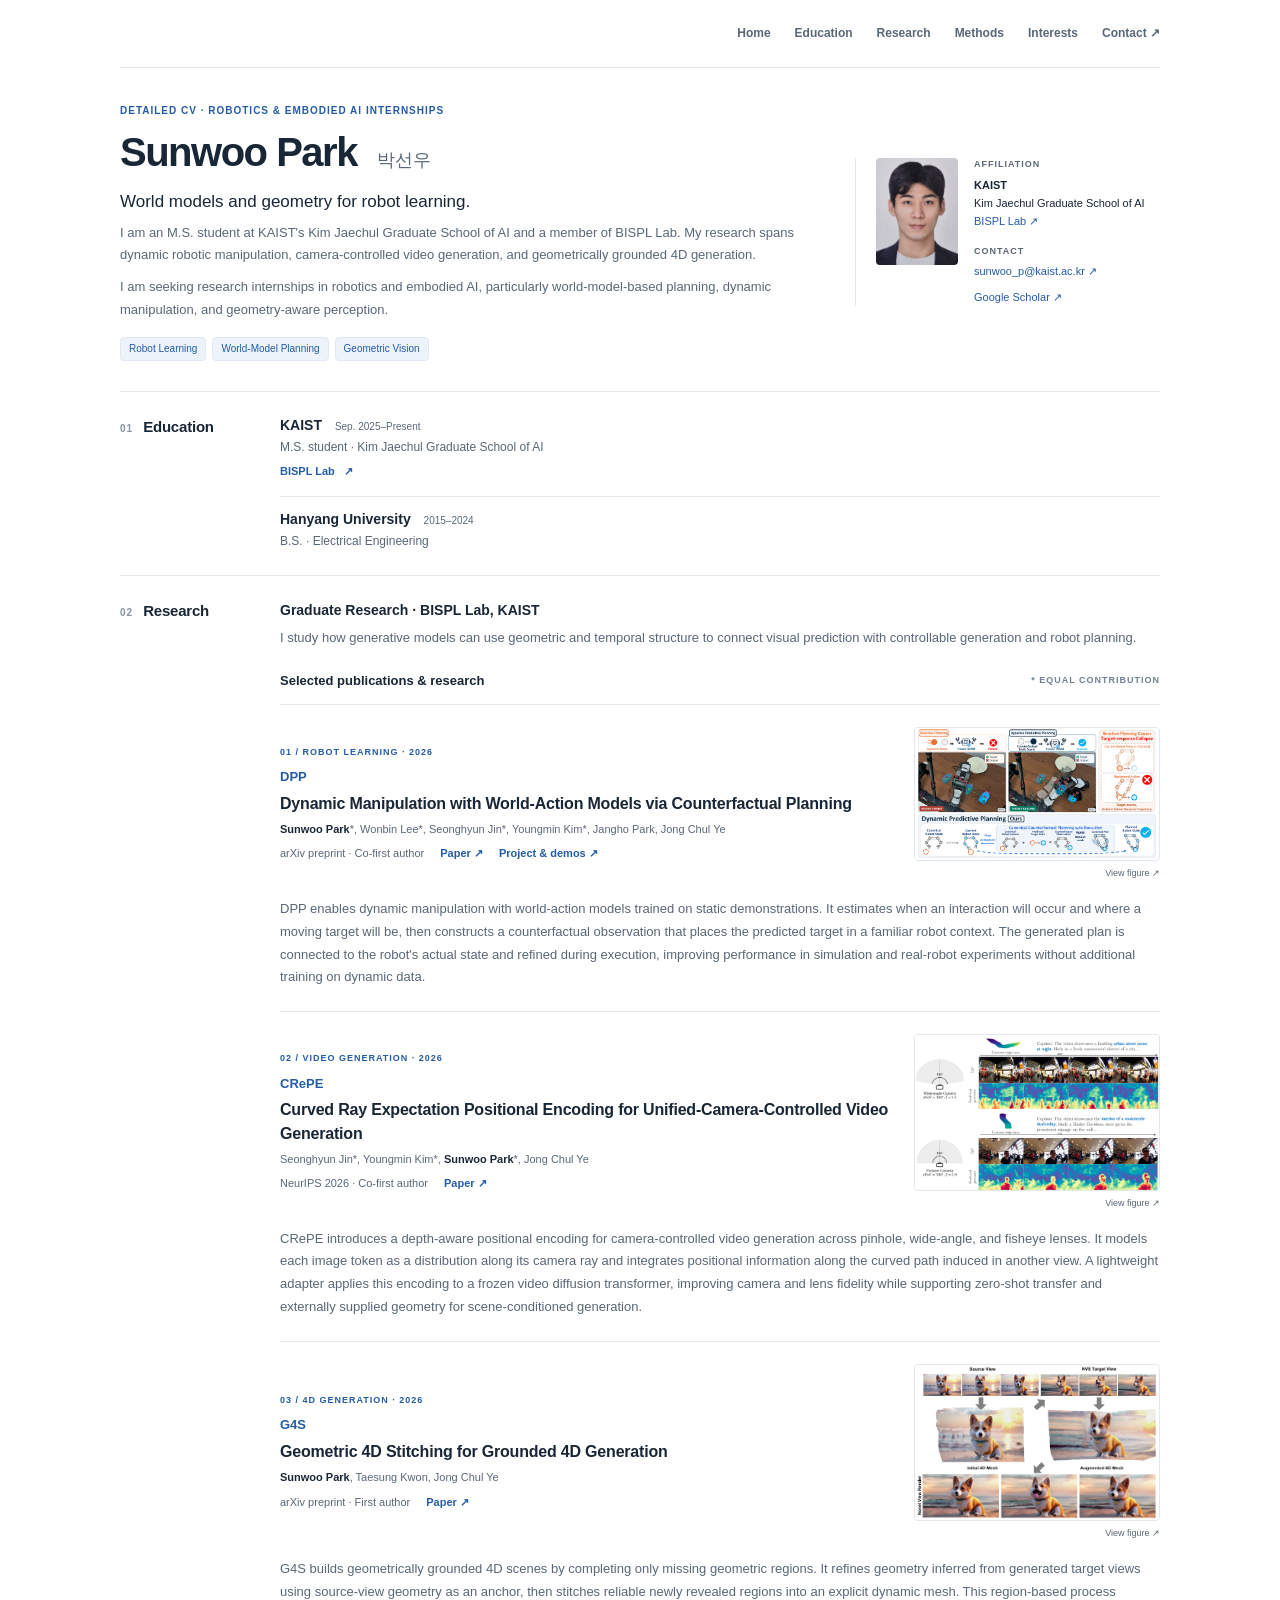
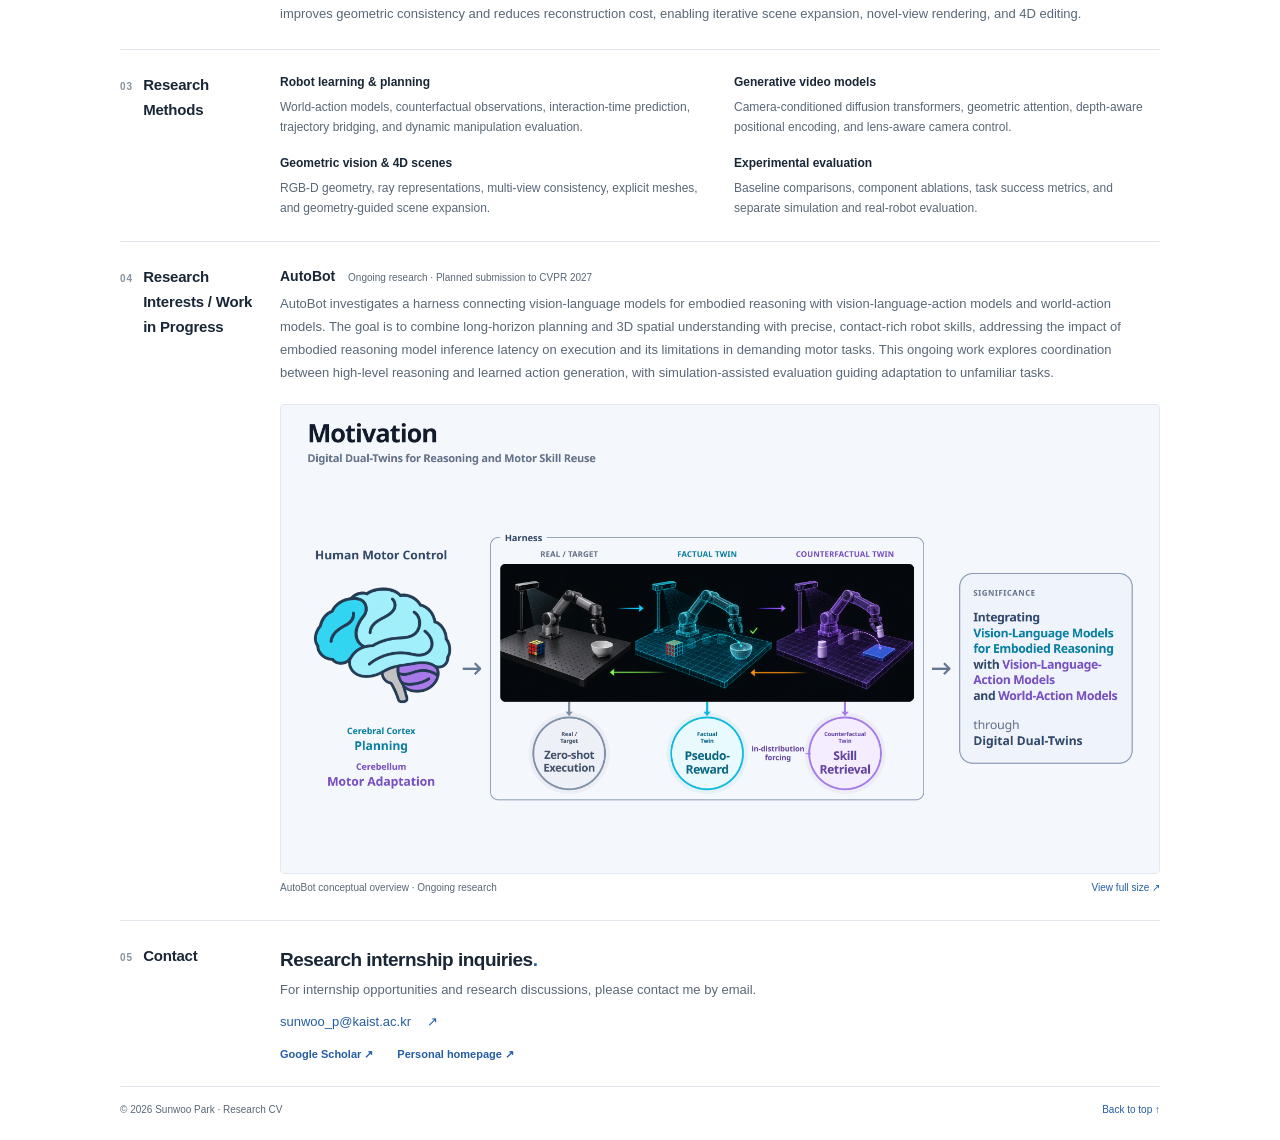
==== commit ad326581: "Refresh AutoBot figure with updated slide two" ====
--- a/internship.html
+++ b/internship.html
@@ -147,7 +147,7 @@
           </div>
           <figure class="cv-overview">
             <a href="assets/autobot-overview.png" target="_blank" rel="noopener" aria-label="Open AutoBot conceptual overview at full size (new tab)">
-              <img src="assets/autobot-overview.png" alt="AutoBot Digital Dual-Twin concept connecting vision-language models for embodied reasoning with vision-language-action models and world-action models through real target execution, factual-twin pseudo-reward, and counterfactual-twin skill retrieval." width="3200" height="1704" loading="lazy">
+              <img src="assets/autobot-overview.png" alt="AutoBot conceptual overview with a human motor control analogy on the left: cerebral cortex for planning and cerebellum for motor adaptation. The Digital Dual-Twin harness connects vision-language models for embodied reasoning with vision-language-action models and world-action models through real target execution, factual-twin pseudo-reward, and counterfactual-twin skill retrieval." width="3200" height="1704" loading="lazy">
             </a>
             <figcaption><span>AutoBot conceptual overview · Ongoing research</span><a href="assets/autobot-overview.png" target="_blank" rel="noopener">View full size ↗</a></figcaption>
           </figure>
